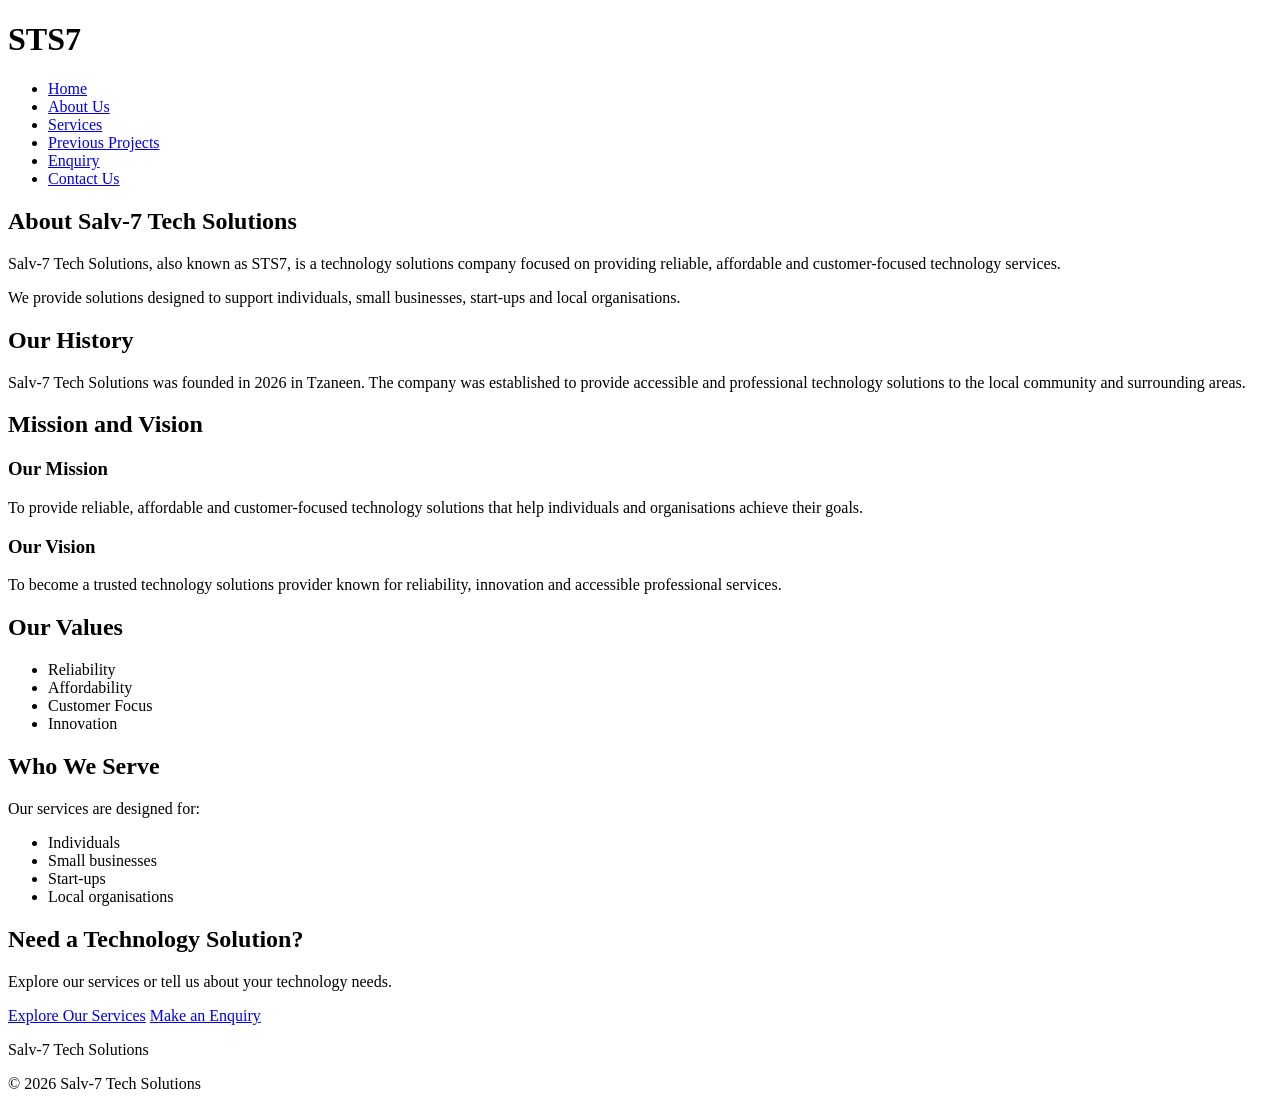
==== about.html @ 973be886 "uploaded aboutus file" ====
<!DOCTYPE html>
<html>

<head>
    <title>About Us | Salv-7 Tech Solutions</title>
</head>

<body>

    <header>
        <!-- Header contains the STS7 logo/name and navigation links. -->

        <div>
            <h1>STS7</h1>
        </div>

        <nav>
            <!-- Navigation links allow visitors to move between website pages. -->

            <ul>
                <li>
                    <a href="index.html">Home</a>
                </li>

                <li>
                    <a href="about.html">About Us</a>
                </li>

                <li>
                    <a href="services.html">Services</a>
                </li>

                <li>
                    <a href="projects.html">Previous Projects</a>
                </li>

                <li>
                    <a href="enquiry.html">Enquiry</a>
                </li>

                <li>
                    <a href="contact.html">Contact Us</a>
                </li>
            </ul>
        </nav>

    </header>


    <main>

        <section id="company-introduction">
            <h2>About Salv-7 Tech Solutions</h2>

            <p>
                Salv-7 Tech Solutions, also known as STS7, is a technology
                solutions company focused on providing reliable, affordable
                and customer-focused technology services.
            </p>

            <p>
                We provide solutions designed to support individuals,
                small businesses, start-ups and local organisations.
            </p>
        </section>


        <section id="company-history">
            <h2>Our History</h2>

            <p>
                Salv-7 Tech Solutions was founded in 2026 in Tzaneen.
                The company was established to provide accessible and
                professional technology solutions to the local community
                and surrounding areas.
            </p>
        </section>


        <section id="mission-vision">
            <h2>Mission and Vision</h2>

            <div>
                <h3>Our Mission</h3>

                <p>
                    To provide reliable, affordable and customer-focused
                    technology solutions that help individuals and
                    organisations achieve their goals.
                </p>
            </div>

            <div>
                <h3>Our Vision</h3>

                <p>
                    To become a trusted technology solutions provider
                    known for reliability, innovation and accessible
                    professional services.
                </p>
            </div>
        </section>


        <section id="values">
            <h2>Our Values</h2>

            <ul>
                <li>Reliability</li>
                <li>Affordability</li>
                <li>Customer Focus</li>
                <li>Innovation</li>
            </ul>
        </section>


        <section id="target-clients">
            <h2>Who We Serve</h2>

            <p>
                Our services are designed for:
            </p>

            <ul>
                <li>Individuals</li>
                <li>Small businesses</li>
                <li>Start-ups</li>
                <li>Local organisations</li>
            </ul>
        </section>


        <section id="about-cta">
            <h2>Need a Technology Solution?</h2>

            <p>
                Explore our services or tell us about your technology needs.
            </p>

            <a href="services.html">Explore Our Services</a>

            <a href="enquiry.html">Make an Enquiry</a>
        </section>

    </main>


    <footer>
        <p>Salv-7 Tech Solutions</p>

        <p>&copy; 2026 Salv-7 Tech Solutions</p>
    </footer>

</body>

</html>
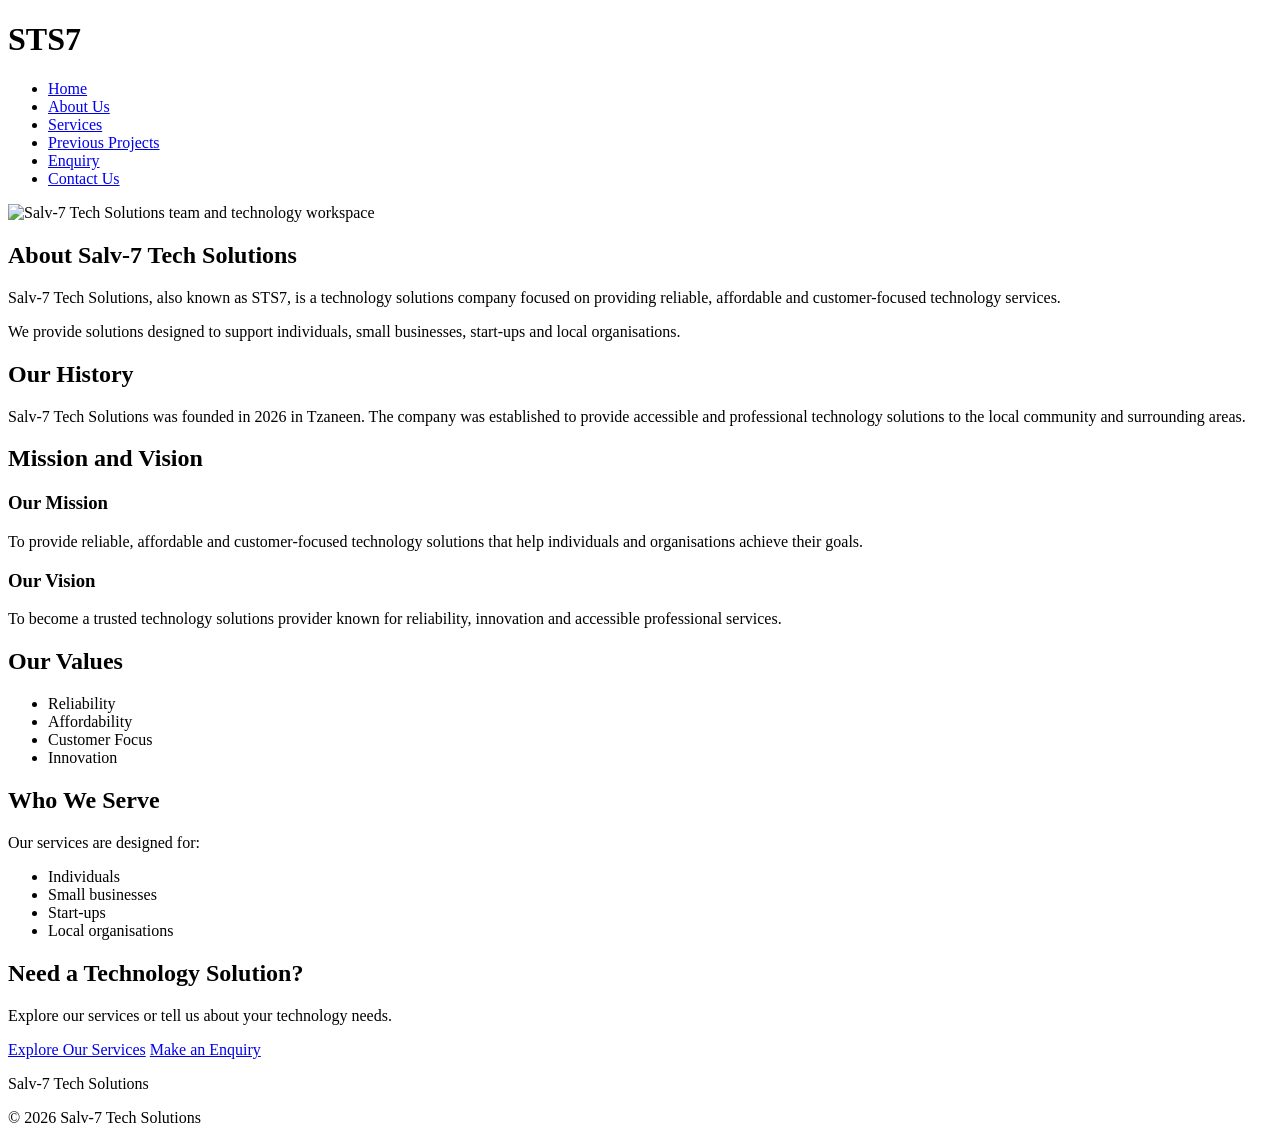
==== commit 4ccf7cae: "updated the htlm code for the images" ====
--- a/about.html
+++ b/about.html
@@ -1,156 +1,157 @@
-<!DOCTYPE html>
-<html>
-
-<head>
-    <title>About Us | Salv-7 Tech Solutions</title>
-</head>
-
-<body>
-
-    <header>
-        <!-- Header contains the STS7 logo/name and navigation links. -->
-
-        <div>
-            <h1>STS7</h1>
-        </div>
-
-        <nav>
-            <!-- Navigation links allow visitors to move between website pages. -->
-
-            <ul>
-                <li>
-                    <a href="index.html">Home</a>
-                </li>
-
-                <li>
-                    <a href="about.html">About Us</a>
-                </li>
-
-                <li>
-                    <a href="services.html">Services</a>
-                </li>
-
-                <li>
-                    <a href="projects.html">Previous Projects</a>
-                </li>
-
-                <li>
-                    <a href="enquiry.html">Enquiry</a>
-                </li>
-
-                <li>
-                    <a href="contact.html">Contact Us</a>
-                </li>
-            </ul>
-        </nav>
-
-    </header>
-
-
-    <main>
-
-        <section id="company-introduction">
-            <h2>About Salv-7 Tech Solutions</h2>
-
-            <p>
-                Salv-7 Tech Solutions, also known as STS7, is a technology
-                solutions company focused on providing reliable, affordable
-                and customer-focused technology services.
-            </p>
-
-            <p>
-                We provide solutions designed to support individuals,
-                small businesses, start-ups and local organisations.
-            </p>
-        </section>
-
-
-        <section id="company-history">
-            <h2>Our History</h2>
-
-            <p>
-                Salv-7 Tech Solutions was founded in 2026 in Tzaneen.
-                The company was established to provide accessible and
-                professional technology solutions to the local community
-                and surrounding areas.
-            </p>
-        </section>
-
-
-        <section id="mission-vision">
-            <h2>Mission and Vision</h2>
-
-            <div>
-                <h3>Our Mission</h3>
-
-                <p>
-                    To provide reliable, affordable and customer-focused
-                    technology solutions that help individuals and
-                    organisations achieve their goals.
-                </p>
-            </div>
-
-            <div>
-                <h3>Our Vision</h3>
-
-                <p>
-                    To become a trusted technology solutions provider
-                    known for reliability, innovation and accessible
-                    professional services.
-                </p>
-            </div>
-        </section>
-
-
-        <section id="values">
-            <h2>Our Values</h2>
-
-            <ul>
-                <li>Reliability</li>
-                <li>Affordability</li>
-                <li>Customer Focus</li>
-                <li>Innovation</li>
-            </ul>
-        </section>
-
-
-        <section id="target-clients">
-            <h2>Who We Serve</h2>
-
-            <p>
-                Our services are designed for:
-            </p>
-
-            <ul>
-                <li>Individuals</li>
-                <li>Small businesses</li>
-                <li>Start-ups</li>
-                <li>Local organisations</li>
-            </ul>
-        </section>
-
-
-        <section id="about-cta">
-            <h2>Need a Technology Solution?</h2>
-
-            <p>
-                Explore our services or tell us about your technology needs.
-            </p>
-
-            <a href="services.html">Explore Our Services</a>
-
-            <a href="enquiry.html">Make an Enquiry</a>
-        </section>
-
-    </main>
-
-
-    <footer>
-        <p>Salv-7 Tech Solutions</p>
-
-        <p>&copy; 2026 Salv-7 Tech Solutions</p>
-    </footer>
-
-</body>
-
+<!DOCTYPE html>
+<html>
+
+<head>
+    <title>About Us | Salv-7 Tech Solutions</title>
+</head>
+
+<body>
+
+    <header>
+        <!-- Header contains the STS7 logo/name and navigation links. -->
+
+        <div>
+            <h1>STS7</h1>
+        </div>
+
+        <nav>
+            <!-- Navigation links allow visitors to move between website pages. -->
+
+            <ul>
+                <li>
+                    <a href="index.html">Home</a>
+                </li>
+
+                <li>
+                    <a href="about.html">About Us</a>
+                </li>
+
+                <li>
+                    <a href="services.html">Services</a>
+                </li>
+
+                <li>
+                    <a href="projects.html">Previous Projects</a>
+                </li>
+
+                <li>
+                    <a href="enquiry.html">Enquiry</a>
+                </li>
+
+                <li>
+                    <a href="contact.html">Contact Us</a>
+                </li>
+            </ul>
+        </nav>
+
+    </header>
+
+
+    <main>
+
+        <section id="company-introduction">
+            <img src="images/about-team.jpg" alt="Salv-7 Tech Solutions team and technology workspace">
+            <h2>About Salv-7 Tech Solutions</h2>
+
+            <p>
+                Salv-7 Tech Solutions, also known as STS7, is a technology
+                solutions company focused on providing reliable, affordable
+                and customer-focused technology services.
+            </p>
+
+            <p>
+                We provide solutions designed to support individuals,
+                small businesses, start-ups and local organisations.
+            </p>
+        </section>
+
+
+        <section id="company-history">
+            <h2>Our History</h2>
+
+            <p>
+                Salv-7 Tech Solutions was founded in 2026 in Tzaneen.
+                The company was established to provide accessible and
+                professional technology solutions to the local community
+                and surrounding areas.
+            </p>
+        </section>
+
+
+        <section id="mission-vision">
+            <h2>Mission and Vision</h2>
+
+            <div>
+                <h3>Our Mission</h3>
+
+                <p>
+                    To provide reliable, affordable and customer-focused
+                    technology solutions that help individuals and
+                    organisations achieve their goals.
+                </p>
+            </div>
+
+            <div>
+                <h3>Our Vision</h3>
+
+                <p>
+                    To become a trusted technology solutions provider
+                    known for reliability, innovation and accessible
+                    professional services.
+                </p>
+            </div>
+        </section>
+
+
+        <section id="values">
+            <h2>Our Values</h2>
+
+            <ul>
+                <li>Reliability</li>
+                <li>Affordability</li>
+                <li>Customer Focus</li>
+                <li>Innovation</li>
+            </ul>
+        </section>
+
+
+        <section id="target-clients">
+            <h2>Who We Serve</h2>
+
+            <p>
+                Our services are designed for:
+            </p>
+
+            <ul>
+                <li>Individuals</li>
+                <li>Small businesses</li>
+                <li>Start-ups</li>
+                <li>Local organisations</li>
+            </ul>
+        </section>
+
+
+        <section id="about-cta">
+            <h2>Need a Technology Solution?</h2>
+
+            <p>
+                Explore our services or tell us about your technology needs.
+            </p>
+
+            <a href="services.html">Explore Our Services</a>
+
+            <a href="enquiry.html">Make an Enquiry</a>
+        </section>
+
+    </main>
+
+
+    <footer>
+        <p>Salv-7 Tech Solutions</p>
+
+        <p>&copy; 2026 Salv-7 Tech Solutions</p>
+    </footer>
+
+</body>
+
 </html>
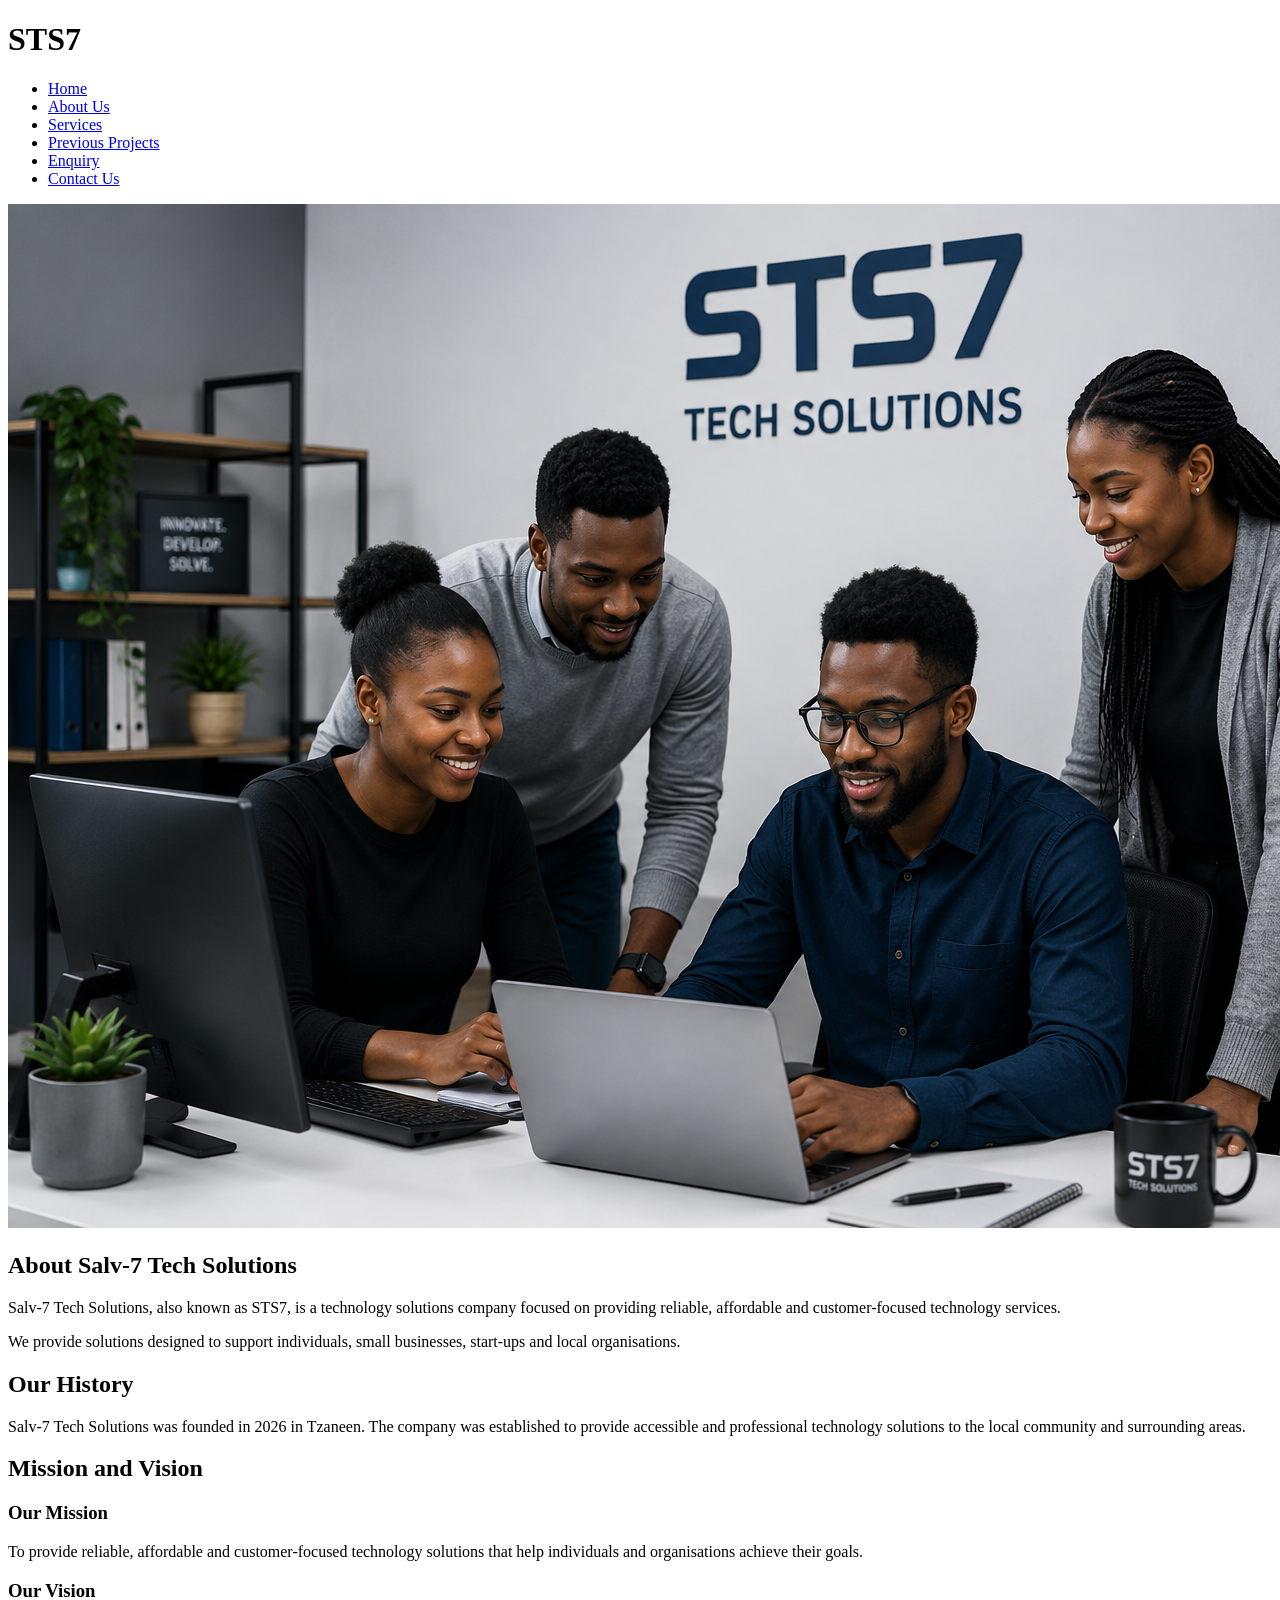
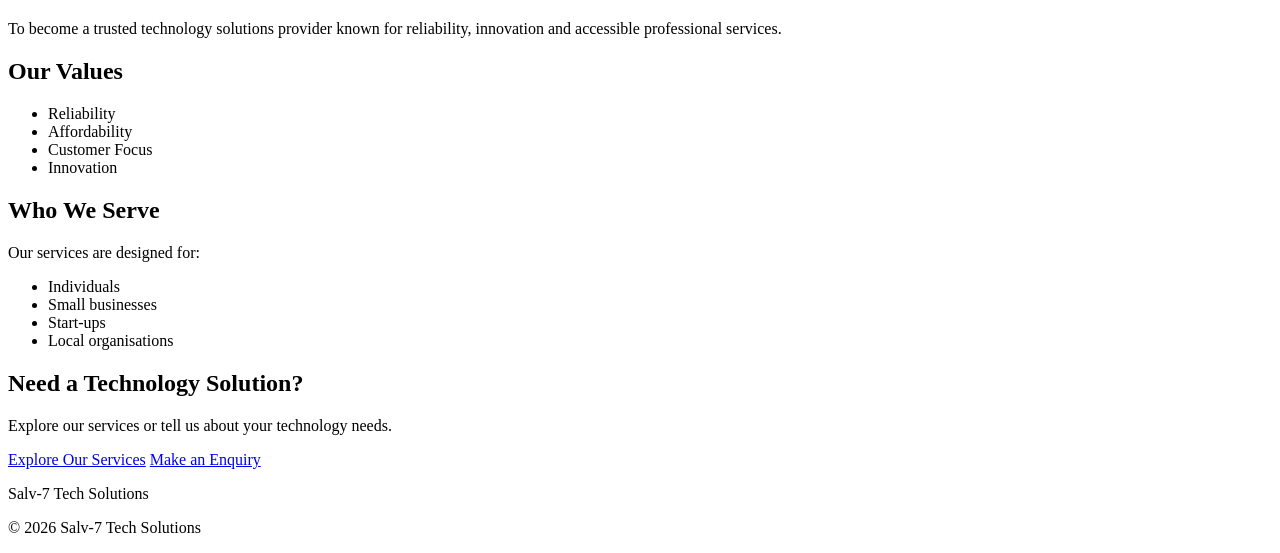
==== commit 474a11a5: "linked html with css files" ====
--- a/about.html
+++ b/about.html
@@ -2,7 +2,11 @@
 <html>
 
 <head>
-    <title>About Us | Salv-7 Tech Solutions</title>
+    <!-- Head contains meta information and the page title -->
+    <title>Salv-7 Tech Solutions</title>
+
+    <!-- External CSS stylesheet -->
+    <link rel="stylesheet" href="css/style.css">
 </head>
 
 <body>
--- a/css/style.css
+++ b/css/style.css
@@ -0,0 +1 @@
+*
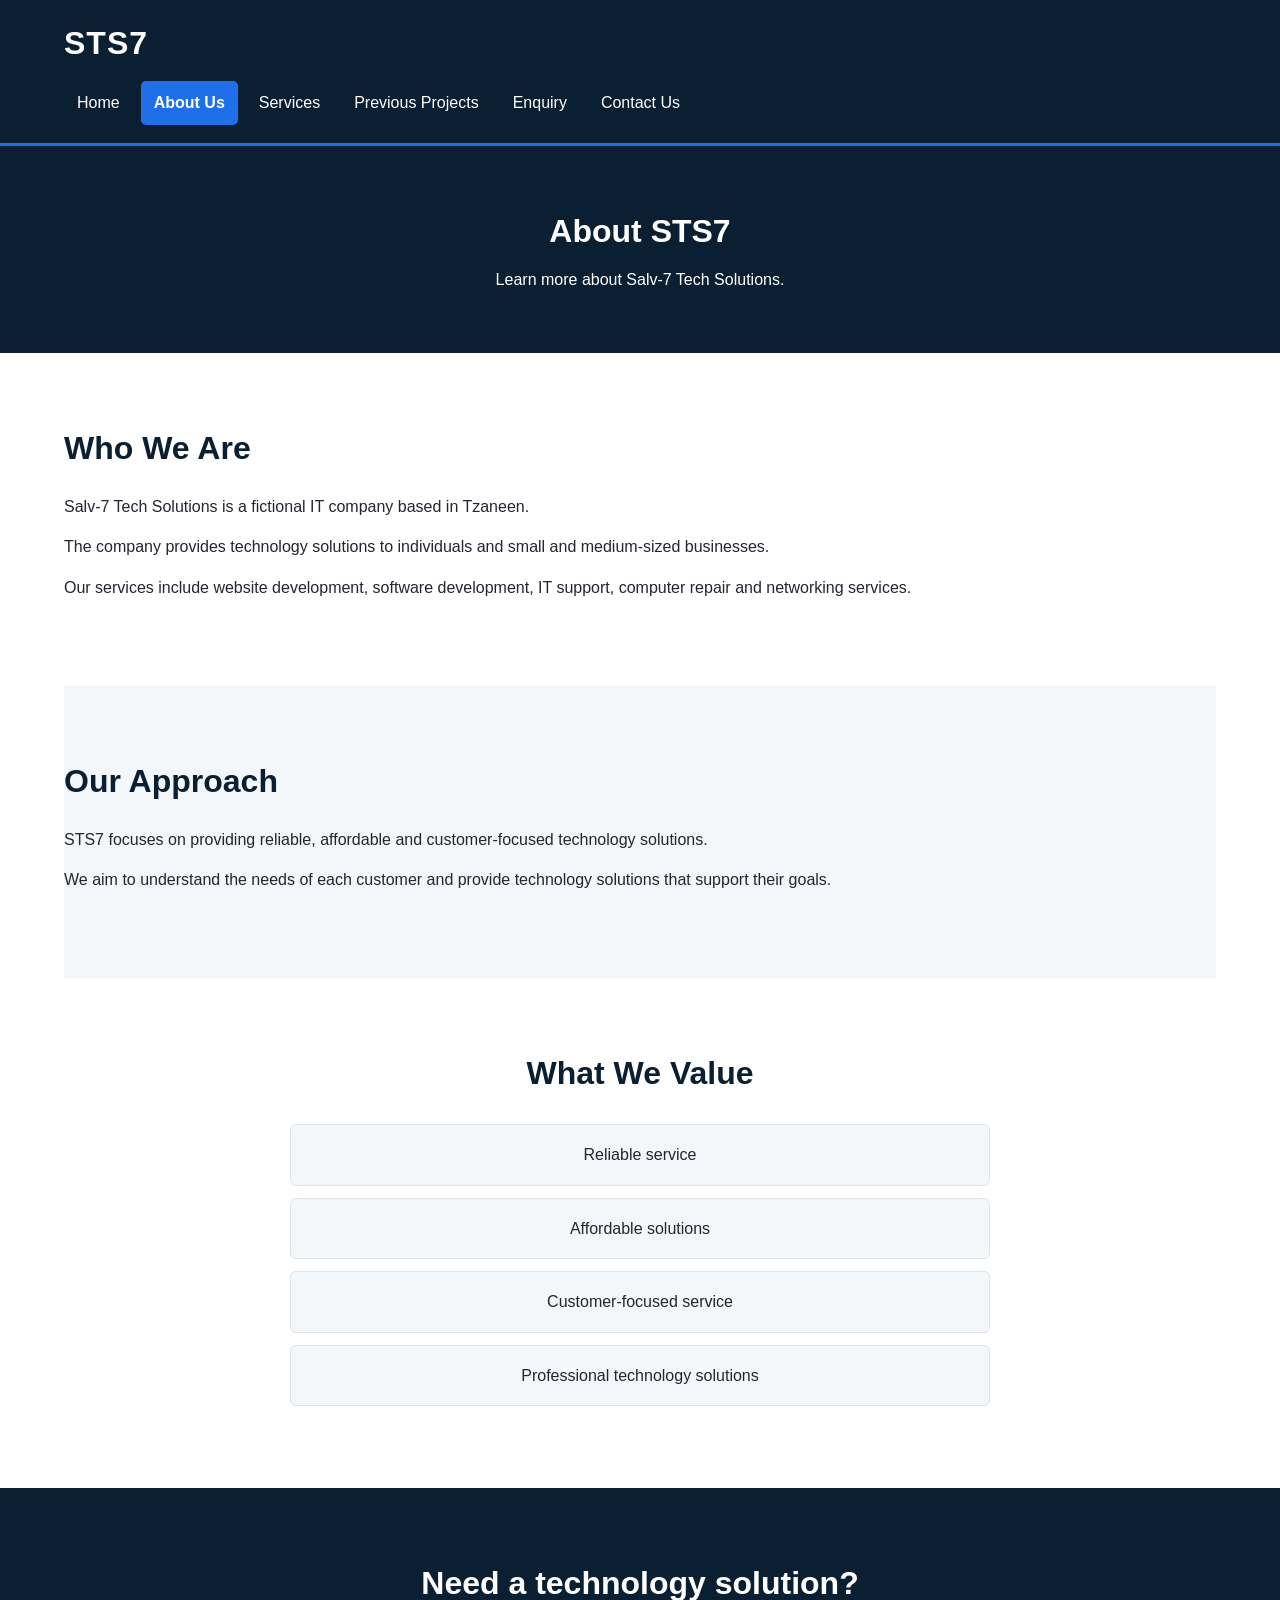
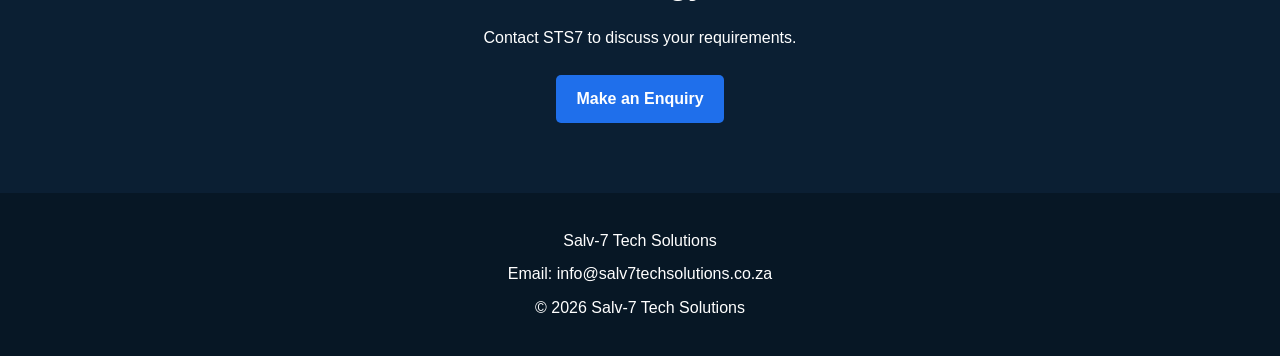
==== commit ec49cd2e: "Update about.html" ====
--- a/about.html
+++ b/about.html
@@ -1,161 +1,233 @@
 <!DOCTYPE html>
-<html>
+
+<!-- DOCTYPE refers to the document type declaration -->
+
+<html lang="en">
+
+<!-- Start of the HTML document -->
 
 <head>
-    <!-- Head contains meta information and the page title -->
-    <title>Salv-7 Tech Solutions</title>
+
+    <!-- Head contains information about the webpage -->
+
+    <meta charset="UTF-8">
+
+    <meta name="viewport"
+          content="width=device-width, initial-scale=1.0">
+
+    <title>Salv-7 Tech Solutions | About Us</title>
 
     <!-- External CSS stylesheet -->
+
     <link rel="stylesheet" href="css/style.css">
+
 </head>
 
+
 <body>
 
+    <!-- Start of the body section -->
+
+
+    <!-- HEADER -->
+
     <header>
-        <!-- Header contains the STS7 logo/name and navigation links. -->
-
-        <div>
+
+        <!-- Header represents the top section of the website -->
+
+        <div class="header-container">
+
+            <!-- This div contains the STS7 name -->
+
             <h1>STS7</h1>
+
         </div>
 
+
+        <!-- NAVIGATION -->
+
         <nav>
-            <!-- Navigation links allow visitors to move between website pages. -->
+
+            <!-- Nav contains the navigation links -->
 
             <ul>
-                <li>
-                    <a href="index.html">Home</a>
-                </li>
-
-                <li>
-                    <a href="about.html">About Us</a>
-                </li>
-
-                <li>
-                    <a href="services.html">Services</a>
-                </li>
-
-                <li>
-                    <a href="projects.html">Previous Projects</a>
-                </li>
-
-                <li>
-                    <a href="enquiry.html">Enquiry</a>
-                </li>
-
-                <li>
-                    <a href="contact.html">Contact Us</a>
-                </li>
+
+                <li>
+                    <a href="index.html">
+                        Home
+                    </a>
+                </li>
+
+                <li>
+                    <a href="about.html" class="active">
+                        About Us
+                    </a>
+                </li>
+
+                <li>
+                    <a href="services.html">
+                        Services
+                    </a>
+                </li>
+
+                <li>
+                    <a href="projects.html">
+                        Previous Projects
+                    </a>
+                </li>
+
+                <li>
+                    <a href="enquiry.html">
+                        Enquiry
+                    </a>
+                </li>
+
+                <li>
+                    <a href="contact.html">
+                        Contact Us
+                    </a>
+                </li>
+
             </ul>
+
         </nav>
 
     </header>
 
 
+    <!-- MAIN CONTENT -->
+
     <main>
 
-        <section id="company-introduction">
-            <img src="images/about-team.jpg" alt="Salv-7 Tech Solutions team and technology workspace">
-            <h2>About Salv-7 Tech Solutions</h2>
-
-            <p>
-                Salv-7 Tech Solutions, also known as STS7, is a technology
-                solutions company focused on providing reliable, affordable
-                and customer-focused technology services.
-            </p>
-
-            <p>
-                We provide solutions designed to support individuals,
-                small businesses, start-ups and local organisations.
-            </p>
-        </section>
-
-
-        <section id="company-history">
-            <h2>Our History</h2>
-
-            <p>
-                Salv-7 Tech Solutions was founded in 2026 in Tzaneen.
-                The company was established to provide accessible and
-                professional technology solutions to the local community
-                and surrounding areas.
-            </p>
-        </section>
-
-
-        <section id="mission-vision">
-            <h2>Mission and Vision</h2>
-
-            <div>
-                <h3>Our Mission</h3>
-
-                <p>
-                    To provide reliable, affordable and customer-focused
-                    technology solutions that help individuals and
-                    organisations achieve their goals.
-                </p>
-            </div>
-
-            <div>
-                <h3>Our Vision</h3>
-
-                <p>
-                    To become a trusted technology solutions provider
-                    known for reliability, innovation and accessible
-                    professional services.
-                </p>
-            </div>
-        </section>
-
-
-        <section id="values">
-            <h2>Our Values</h2>
+
+        <!-- PAGE TITLE -->
+
+        <section class="page-title">
+
+            <h2>About STS7</h2>
+
+            <p>
+                Learn more about Salv-7 Tech Solutions.
+            </p>
+
+        </section>
+
+
+        <!-- ABOUT SECTION -->
+
+        <section class="page-section">
+
+            <h2>Who We Are</h2>
+
+            <p>
+                Salv-7 Tech Solutions is a fictional IT company
+                based in Tzaneen.
+            </p>
+
+            <p>
+                The company provides technology solutions to
+                individuals and small and medium-sized
+                businesses.
+            </p>
+
+            <p>
+                Our services include website development,
+                software development, IT support, computer
+                repair and networking services.
+            </p>
+
+        </section>
+
+
+        <!-- OUR APPROACH -->
+
+        <section class="page-section light-section">
+
+            <h2>Our Approach</h2>
+
+            <p>
+                STS7 focuses on providing reliable, affordable
+                and customer-focused technology solutions.
+            </p>
+
+            <p>
+                We aim to understand the needs of each customer
+                and provide technology solutions that support
+                their goals.
+            </p>
+
+        </section>
+
+
+        <!-- VALUES -->
+
+        <section class="page-section why-us">
+
+            <h2>What We Value</h2>
 
             <ul>
-                <li>Reliability</li>
-                <li>Affordability</li>
-                <li>Customer Focus</li>
-                <li>Innovation</li>
+
+                <li>
+                    Reliable service
+                </li>
+
+                <li>
+                    Affordable solutions
+                </li>
+
+                <li>
+                    Customer-focused service
+                </li>
+
+                <li>
+                    Professional technology solutions
+                </li>
+
             </ul>
-        </section>
-
-
-        <section id="target-clients">
-            <h2>Who We Serve</h2>
-
-            <p>
-                Our services are designed for:
-            </p>
-
-            <ul>
-                <li>Individuals</li>
-                <li>Small businesses</li>
-                <li>Start-ups</li>
-                <li>Local organisations</li>
-            </ul>
-        </section>
-
-
-        <section id="about-cta">
-            <h2>Need a Technology Solution?</h2>
-
-            <p>
-                Explore our services or tell us about your technology needs.
-            </p>
-
-            <a href="services.html">Explore Our Services</a>
-
-            <a href="enquiry.html">Make an Enquiry</a>
+
+        </section>
+
+
+        <!-- CALL TO ACTION -->
+
+        <section class="call-to-action">
+
+            <h2>
+                Need a technology solution?
+            </h2>
+
+            <p>
+                Contact STS7 to discuss your requirements.
+            </p>
+
+            <a href="enquiry.html" class="button">
+                Make an Enquiry
+            </a>
+
         </section>
 
     </main>
 
 
+    <!-- FOOTER -->
+
     <footer>
-        <p>Salv-7 Tech Solutions</p>
-
-        <p>&copy; 2026 Salv-7 Tech Solutions</p>
+
+        <p>
+            Salv-7 Tech Solutions
+        </p>
+
+        <p>
+            Email: info@salv7techsolutions.co.za
+        </p>
+
+        <p>
+            &copy; 2026 Salv-7 Tech Solutions
+        </p>
+
     </footer>
 
+
 </body>
 
 </html>
--- a/css/style.css
+++ b/css/style.css
@@ -1 +1,680 @@
-*
+/* STS7 TECH SOLUTIONS
+   Part 2 - CSS Styling
+*/
+
+
+/* CSS RESET */
+
+* {
+    box-sizing: border-box;
+    margin: 0;
+    padding: 0;
+}
+
+
+/* BASE PAGE STYLES */
+
+html {
+    scroll-behavior: smooth;
+}
+
+body {
+    font-family: Arial, Helvetica, sans-serif;
+    color: #232530;
+    background-color: #ffffff;
+    line-height: 1.6;
+}
+
+
+/* RESPONSIVE IMAGES */
+
+img {
+    max-width: 100%;
+    height: auto;
+    display: block;
+}
+
+
+/* LINKS */
+
+a {
+    color: #003366;
+    text-decoration: none;
+}
+
+a:hover,
+a:focus {
+    text-decoration: none;
+}
+
+
+/* HEADER */
+
+header {
+    background-color: #0b1f33;
+    color: #ffffff;
+    padding: 18px 0;
+    border-bottom: 3px solid #1f6feb;
+}
+
+
+/* HEADER CONTAINER */
+
+.header-container {
+    width: 90%;
+    max-width: 1200px;
+    margin: 0 auto;
+}
+
+
+/* WEBSITE TITLE */
+
+header h1 {
+    font-size: 2rem;
+    letter-spacing: 1px;
+    margin-bottom: 12px;
+}
+
+
+/* NAVIGATION */
+
+nav {
+    width: 90%;
+    max-width: 1200px;
+    margin: 0 auto;
+}
+
+nav ul {
+    list-style: none;
+    display: flex;
+    flex-wrap: wrap;
+    gap: 8px;
+}
+
+nav li {
+    margin: 0;
+}
+
+nav a {
+    display: block;
+    color: #ffffff;
+    padding: 9px 13px;
+    border-radius: 5px;
+    transition: background-color 0.3s ease,
+                color 0.3s ease,
+                transform 0.2s ease;
+}
+
+
+/* NAVIGATION HOVER EFFECT */
+
+nav a:hover,
+nav a:focus {
+    background-color: #1f6feb;
+    color: #ffffff;
+    transform: translateY(-1px);
+}
+
+
+/* CURRENT PAGE */
+
+nav a.active {
+    background-color: #1f6feb;
+    color: #ffffff;
+    font-weight: bold;
+}
+
+
+/* MAIN CONTENT */
+
+main {
+    background-color: #ffffff;
+}
+
+
+/* PAGE SECTIONS */
+
+.page-section {
+    width: 90%;
+    max-width: 1200px;
+    margin: 0 auto;
+    padding: 70px 0;
+}
+
+
+/* HEADINGS */
+
+h2 {
+    color: #0b1f33;
+    font-size: 2rem;
+    margin-bottom: 20px;
+}
+
+h3 {
+    color: #0b1f33;
+    margin-bottom: 10px;
+}
+
+p {
+    margin-bottom: 15px;
+}
+
+
+/* HERO SECTION */
+
+.hero {
+    position: relative;
+    width: 100%;
+    min-height: 520px;
+
+    display: flex;
+    align-items: center;
+    justify-content: center;
+
+    overflow: hidden;
+
+    background-color: #0b1f33;
+}
+
+
+/* HERO IMAGE */
+
+.hero-image {
+    position: absolute;
+    inset: 0;
+
+    width: 100%;
+    height: 100%;
+
+    object-fit: cover;
+    object-position: 42% center;
+}
+
+
+/* HERO IMAGE OVERLAY */
+
+.hero::after {
+    content: "";
+    position: absolute;
+    inset: 0;
+
+    background-color: rgba(5, 22, 38, 0.58);
+}
+
+
+/* HERO TEXT */
+
+.hero-content {
+    position: relative;
+    z-index: 2;
+
+    width: 90%;
+    max-width: 850px;
+
+    padding: 45px 50px;
+
+    text-align: center;
+    color: #ffffff;
+
+    background-color: rgba(11, 31, 51, 0.84);
+
+    border-radius: 8px;
+    border-left: 4px solid #1f6feb;
+}
+
+.hero-content h2 {
+    color: #ffffff;
+    font-size: 2.5rem;
+    line-height: 1.25;
+    margin-bottom: 20px;
+}
+
+.hero-content p {
+    font-size: 1.05rem;
+    max-width: 750px;
+    margin: 0 auto 25px;
+}
+
+
+/* BUTTONS */
+
+.button {
+    display: inline-block;
+
+    background-color: #1f6feb;
+    color: #ffffff;
+
+    padding: 11px 20px;
+
+    border-radius: 5px;
+
+    font-weight: bold;
+
+    transition: background-color 0.3s ease,
+                transform 0.2s ease,
+                box-shadow 0.3s ease;
+}
+
+.button:hover,
+.button:focus {
+    background-color: #1558b0;
+    color: #ffffff;
+
+    transform: translateY(-2px);
+
+    box-shadow: 0 4px 12px rgba(0, 0, 0, 0.18);
+}
+
+
+/* INTRODUCTION */
+
+.introduction {
+    text-align: center;
+    max-width: 1000px;
+}
+
+.introduction p {
+    max-width: 850px;
+    margin-left: auto;
+    margin-right: auto;
+}
+
+
+/* SECTION IMAGES */
+
+.section-image {
+    width: 100%;
+    max-height: 450px;
+
+    object-fit: cover;
+
+    border-radius: 8px;
+
+    margin-bottom: 35px;
+}
+
+
+/* LIGHT BACKGROUND SECTION */
+
+.light-section {
+    background-color: #f4f7fa;
+}
+
+
+/* SERVICE CARDS */
+
+.card-container {
+    display: grid;
+    grid-template-columns: repeat(3, 1fr);
+    gap: 20px;
+
+    margin-top: 30px;
+}
+
+.card {
+    background-color: #ffffff;
+
+    border: 1px solid #dce3ea;
+    border-left: 4px solid #1f6feb;
+
+    padding: 25px;
+
+    border-radius: 7px;
+
+    transition: transform 0.25s ease,
+                box-shadow 0.25s ease;
+}
+
+.card:hover {
+    transform: translateY(-4px);
+
+    box-shadow: 0 5px 15px rgba(11, 31, 51, 0.10);
+}
+
+
+/* WHY CHOOSE US */
+
+.why-us {
+    text-align: center;
+}
+
+.why-us ul {
+    list-style: none;
+
+    max-width: 700px;
+
+    margin: 25px auto 0;
+}
+
+.why-us li {
+    background-color: #f4f7fa;
+
+    border: 1px solid #dce3ea;
+
+    padding: 17px 20px;
+
+    margin-bottom: 12px;
+
+    border-radius: 6px;
+
+    transition: background-color 0.3s ease,
+                transform 0.2s ease;
+}
+
+.why-us li:hover {
+    background-color: #eaf2ff;
+
+    transform: translateX(4px);
+}
+
+
+/* PROJECT CARDS */
+
+.project-card {
+    background-color: #f4f7fa;
+
+    border: 1px solid #dce3ea;
+
+    padding: 25px;
+
+    margin-bottom: 18px;
+
+    border-radius: 7px;
+
+    transition: transform 0.25s ease,
+                box-shadow 0.25s ease;
+}
+
+.project-card:hover {
+    transform: translateY(-3px);
+
+    box-shadow: 0 5px 15px rgba(11, 31, 51, 0.10);
+}
+
+
+/* PAGE TITLE */
+
+.page-title {
+    background-color: #0b1f33;
+
+    color: #ffffff;
+
+    text-align: center;
+
+    padding: 60px 20px;
+}
+
+.page-title h2 {
+    color: #ffffff;
+    margin-bottom: 10px;
+}
+
+.page-title p {
+    margin-bottom: 0;
+}
+
+
+/* SERVICES PAGE */
+
+.service-list {
+    display: grid;
+
+    grid-template-columns: repeat(2, 1fr);
+
+    gap: 20px;
+}
+
+.service-item {
+    background-color: #f4f7fa;
+
+    border: 1px solid #dce3ea;
+    border-left: 4px solid #1f6feb;
+
+    padding: 25px;
+
+    border-radius: 7px;
+
+    transition: transform 0.25s ease,
+                box-shadow 0.25s ease;
+}
+
+.service-item:hover {
+    transform: translateY(-3px);
+
+    box-shadow: 0 5px 15px rgba(11, 31, 51, 0.10);
+}
+
+
+/* FORMS */
+
+.form-container {
+    max-width: 800px;
+
+    margin: 0 auto;
+
+    background-color: #f4f7fa;
+
+    padding: 35px;
+
+    border-radius: 8px;
+
+    border: 1px solid #dce3ea;
+}
+
+.form-group {
+    margin-bottom: 20px;
+}
+
+.form-group label {
+    display: block;
+
+    color: #0b1f33;
+
+    font-weight: bold;
+
+    margin-bottom: 7px;
+}
+
+.form-group input,
+.form-group textarea,
+.form-group select {
+    width: 100%;
+
+    padding: 12px;
+
+    font-family: Arial, Helvetica, sans-serif;
+
+    font-size: 1rem;
+
+    border: 1px solid #cbd5df;
+
+    border-radius: 5px;
+
+    background-color: #ffffff;
+}
+
+.form-group textarea {
+    min-height: 150px;
+
+    resize: vertical;
+}
+
+.form-group input:focus,
+.form-group textarea:focus,
+.form-group select:focus {
+    outline: none;
+
+    border-color: #1f6feb;
+
+    box-shadow: 0 0 0 2px rgba(31, 111, 235, 0.15);
+}
+
+.form-button {
+    border: none;
+
+    cursor: pointer;
+
+    font-family: Arial, Helvetica, sans-serif;
+
+    font-size: 1rem;
+}
+
+
+/* CONTACT INFORMATION */
+
+.contact-grid {
+    display: grid;
+
+    grid-template-columns: repeat(2, 1fr);
+
+    gap: 25px;
+}
+
+.contact-box {
+    background-color: #f4f7fa;
+
+    border: 1px solid #dce3ea;
+
+    padding: 30px;
+
+    border-radius: 7px;
+}
+
+.contact-box h3 {
+    margin-bottom: 12px;
+}
+
+
+/* CALL TO ACTION */
+
+.call-to-action {
+    background-color: #0b1f33;
+
+    color: #ffffff;
+
+    text-align: center;
+
+    padding: 70px 20px;
+}
+
+.call-to-action h2 {
+    color: #ffffff;
+
+    margin-bottom: 15px;
+}
+
+.call-to-action p {
+    margin-bottom: 25px;
+}
+
+
+/* FOOTER */
+
+footer {
+    background-color: #071725;
+
+    color: #ffffff;
+
+    text-align: center;
+
+    padding: 35px 20px;
+}
+
+footer p {
+    margin-bottom: 8px;
+}
+
+footer p:last-child {
+    margin-bottom: 0;
+}
+
+
+/* RESPONSIVE DESIGN */
+
+@media (max-width: 800px) {
+
+    .card-container {
+        grid-template-columns: 1fr;
+    }
+
+    .service-list {
+        grid-template-columns: 1fr;
+    }
+
+    .contact-grid {
+        grid-template-columns: 1fr;
+    }
+
+    .hero {
+        min-height: 500px;
+    }
+
+    .hero-content {
+        padding: 35px 25px;
+    }
+
+    .hero-content h2 {
+        font-size: 2rem;
+    }
+}
+
+
+/* MOBILE SCREEN */
+
+@media (max-width: 500px) {
+
+    header {
+        padding: 15px 0;
+    }
+
+    .header-container {
+        text-align: center;
+    }
+
+    header h1 {
+        font-size: 1.7rem;
+    }
+
+    nav ul {
+        flex-direction: column;
+        align-items: stretch;
+    }
+
+    nav a {
+        text-align: center;
+    }
+
+    .hero {
+        min-height: 540px;
+    }
+
+    .hero-image {
+        object-position: 35% center;
+    }
+
+    .hero-content {
+        width: 88%;
+        padding: 30px 20px;
+    }
+
+    .hero-content h2 {
+        font-size: 1.7rem;
+    }
+
+    .hero-content p {
+        font-size: 0.95rem;
+    }
+
+    .page-section {
+        width: 88%;
+        padding: 45px 0;
+    }
+
+    h2 {
+        font-size: 1.7rem;
+    }
+
+    .form-container {
+        padding: 25px 20px;
+    }
+}
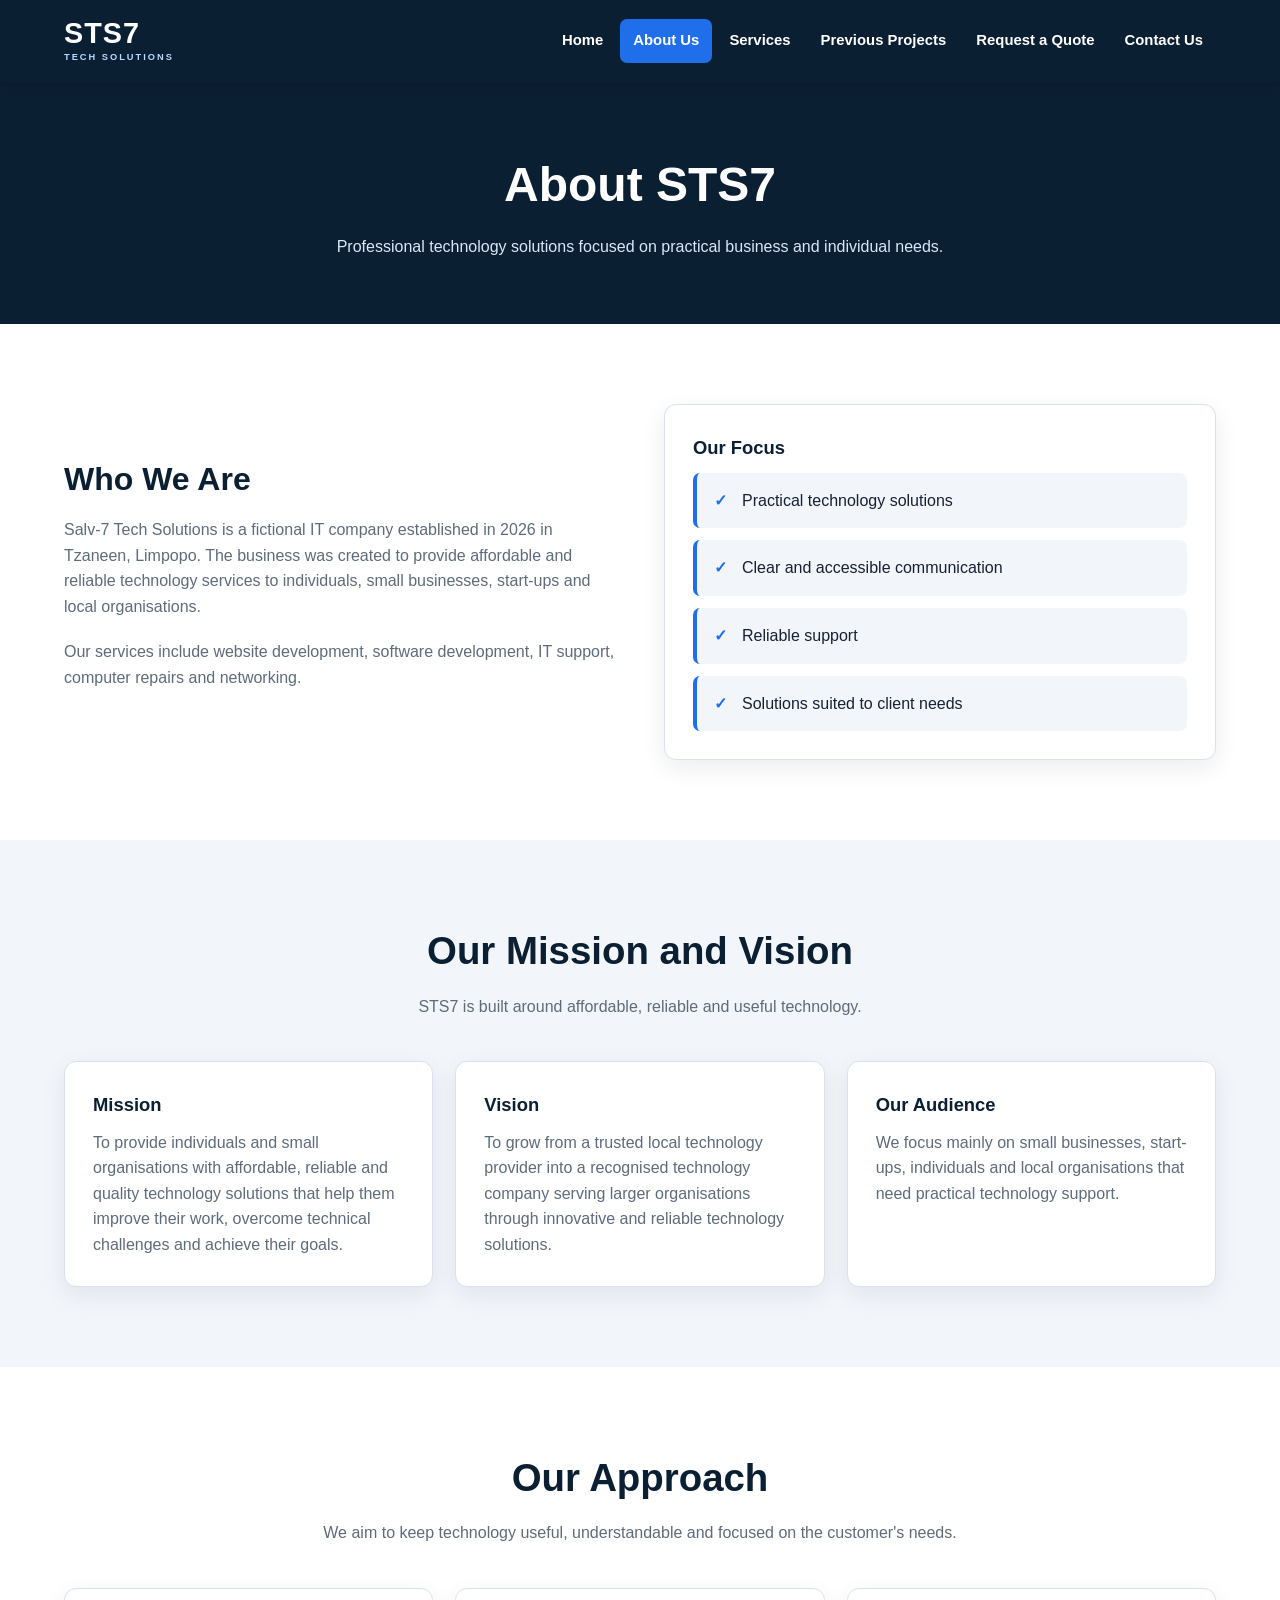
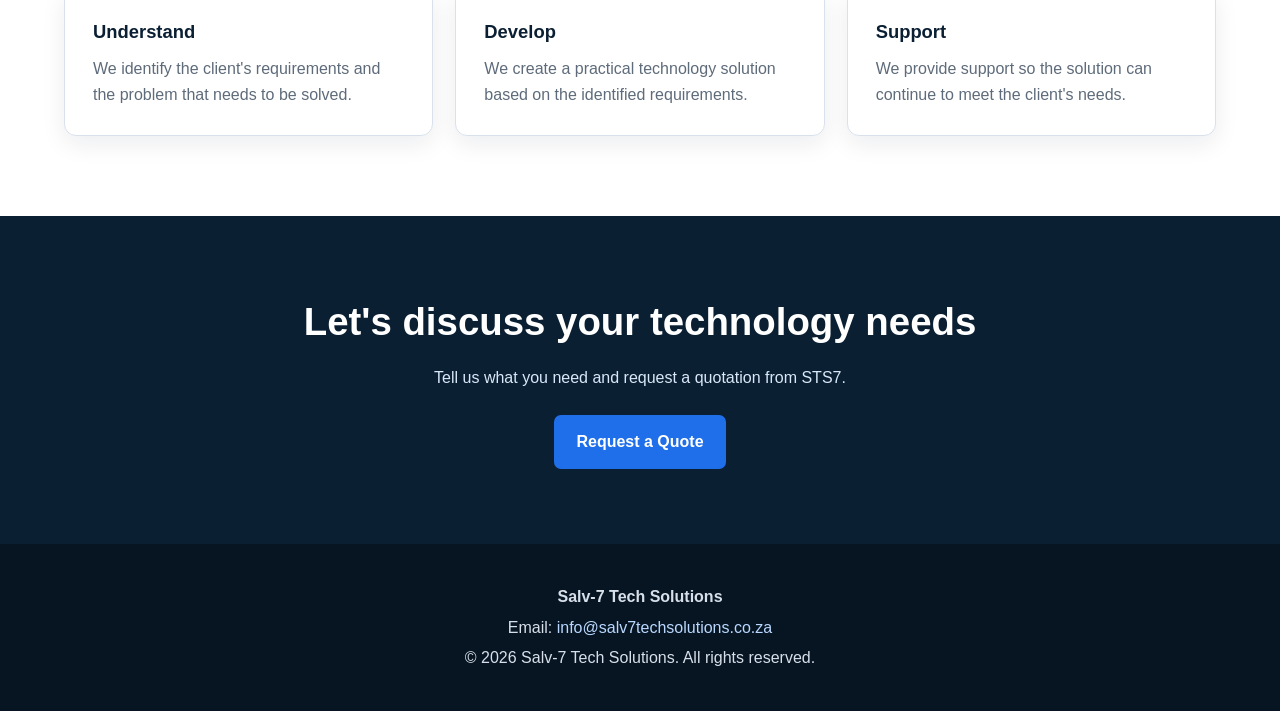
==== commit 87ee3ada: "Update about.html" ====
--- a/about.html
+++ b/about.html
@@ -1,233 +1,126 @@
 <!DOCTYPE html>
-
-<!-- DOCTYPE refers to the document type declaration -->
-
+<!-- About page for STS7. -->
 <html lang="en">
-
-<!-- Start of the HTML document -->
-
 <head>
-
-    <!-- Head contains information about the webpage -->
-
     <meta charset="UTF-8">
-
-    <meta name="viewport"
-          content="width=device-width, initial-scale=1.0">
-
-    <title>Salv-7 Tech Solutions | About Us</title>
-
-    <!-- External CSS stylesheet -->
-
+    <meta name="viewport" content="width=device-width, initial-scale=1.0">
+    <meta name="description" content="Learn about Salv-7 Tech Solutions, a fictional technology company based in Tzaneen, Limpopo.">
+    <title>About Us | Salv-7 Tech Solutions</title>
     <link rel="stylesheet" href="css/style.css">
-
 </head>
-
-
 <body>
-
-    <!-- Start of the body section -->
-
-
-    <!-- HEADER -->
-
-    <header>
-
-        <!-- Header represents the top section of the website -->
-
-        <div class="header-container">
-
-            <!-- This div contains the STS7 name -->
-
-            <h1>STS7</h1>
-
+    <header class="site-header">
+        <div class="container header-inner">
+            <a class="logo" href="index.html" aria-label="STS7 Tech Solutions Home">
+                <span class="logo-main">STS7</span>
+                <span class="logo-sub">TECH SOLUTIONS</span>
+            </a>
+            <nav class="main-nav" aria-label="Main navigation">
+                <ul>
+                    <li><a href="index.html">Home</a></li>
+                    <li><a class="active" href="about.html" aria-current="page">About Us</a></li>
+                    <li><a href="services.html">Services</a></li>
+                    <li><a href="projects.html">Previous Projects</a></li>
+                    <li><a href="enquiry.html">Request a Quote</a></li>
+                    <li><a href="contact.html">Contact Us</a></li>
+                </ul>
+            </nav>
         </div>
-
-
-        <!-- NAVIGATION -->
-
-        <nav>
-
-            <!-- Nav contains the navigation links -->
-
-            <ul>
-
-                <li>
-                    <a href="index.html">
-                        Home
-                    </a>
-                </li>
-
-                <li>
-                    <a href="about.html" class="active">
-                        About Us
-                    </a>
-                </li>
-
-                <li>
-                    <a href="services.html">
-                        Services
-                    </a>
-                </li>
-
-                <li>
-                    <a href="projects.html">
-                        Previous Projects
-                    </a>
-                </li>
-
-                <li>
-                    <a href="enquiry.html">
-                        Enquiry
-                    </a>
-                </li>
-
-                <li>
-                    <a href="contact.html">
-                        Contact Us
-                    </a>
-                </li>
-
-            </ul>
-
-        </nav>
-
     </header>
 
-
-    <!-- MAIN CONTENT -->
-
     <main>
-
-
-        <!-- PAGE TITLE -->
-
-        <section class="page-title">
-
-            <h2>About STS7</h2>
-
-            <p>
-                Learn more about Salv-7 Tech Solutions.
-            </p>
-
+        <section class="page-hero">
+            <div class="container">
+                <h1>About STS7</h1>
+                <p>Professional technology solutions focused on practical business and individual needs.</p>
+            </div>
         </section>
 
+        <section class="section">
+            <div class="container">
+                <div class="feature">
+                    <div class="feature-content">
+                        <h2>Who We Are</h2>
+                        <p>Salv-7 Tech Solutions is a fictional IT company established in 2026 in Tzaneen, Limpopo. The business was created to provide affordable and reliable technology services to individuals, small businesses, start-ups and local organisations.</p>
+                        <p>Our services include website development, software development, IT support, computer repairs and networking.</p>
+                    </div>
 
-        <!-- ABOUT SECTION -->
-
-        <section class="page-section">
-
-            <h2>Who We Are</h2>
-
-            <p>
-                Salv-7 Tech Solutions is a fictional IT company
-                based in Tzaneen.
-            </p>
-
-            <p>
-                The company provides technology solutions to
-                individuals and small and medium-sized
-                businesses.
-            </p>
-
-            <p>
-                Our services include website development,
-                software development, IT support, computer
-                repair and networking services.
-            </p>
-
+                    <div class="card">
+                        <h3>Our Focus</h3>
+                        <ul class="check-list">
+                            <li>Practical technology solutions</li>
+                            <li>Clear and accessible communication</li>
+                            <li>Reliable support</li>
+                            <li>Solutions suited to client needs</li>
+                        </ul>
+                    </div>
+                </div>
+            </div>
         </section>
 
+        <section class="section section-light">
+            <div class="container">
+                <div class="section-heading">
+                    <h2>Our Mission and Vision</h2>
+                    <p>STS7 is built around affordable, reliable and useful technology.</p>
+                </div>
 
-        <!-- OUR APPROACH -->
-
-        <section class="page-section light-section">
-
-            <h2>Our Approach</h2>
-
-            <p>
-                STS7 focuses on providing reliable, affordable
-                and customer-focused technology solutions.
-            </p>
-
-            <p>
-                We aim to understand the needs of each customer
-                and provide technology solutions that support
-                their goals.
-            </p>
-
+                <div class="card-grid">
+                    <article class="card">
+                        <h3>Mission</h3>
+                        <p>To provide individuals and small organisations with affordable, reliable and quality technology solutions that help them improve their work, overcome technical challenges and achieve their goals.</p>
+                    </article>
+                    <article class="card">
+                        <h3>Vision</h3>
+                        <p>To grow from a trusted local technology provider into a recognised technology company serving larger organisations through innovative and reliable technology solutions.</p>
+                    </article>
+                    <article class="card">
+                        <h3>Our Audience</h3>
+                        <p>We focus mainly on small businesses, start-ups, individuals and local organisations that need practical technology support.</p>
+                    </article>
+                </div>
+            </div>
         </section>
 
+        <section class="section">
+            <div class="container">
+                <div class="section-heading">
+                    <h2>Our Approach</h2>
+                    <p>We aim to keep technology useful, understandable and focused on the customer's needs.</p>
+                </div>
 
-        <!-- VALUES -->
-
-        <section class="page-section why-us">
-
-            <h2>What We Value</h2>
-
-            <ul>
-
-                <li>
-                    Reliable service
-                </li>
-
-                <li>
-                    Affordable solutions
-                </li>
-
-                <li>
-                    Customer-focused service
-                </li>
-
-                <li>
-                    Professional technology solutions
-                </li>
-
-            </ul>
-
+                <div class="card-grid">
+                    <article class="card">
+                        <h3>Understand</h3>
+                        <p>We identify the client's requirements and the problem that needs to be solved.</p>
+                    </article>
+                    <article class="card">
+                        <h3>Develop</h3>
+                        <p>We create a practical technology solution based on the identified requirements.</p>
+                    </article>
+                    <article class="card">
+                        <h3>Support</h3>
+                        <p>We provide support so the solution can continue to meet the client's needs.</p>
+                    </article>
+                </div>
+            </div>
         </section>
 
-
-        <!-- CALL TO ACTION -->
-
-        <section class="call-to-action">
-
-            <h2>
-                Need a technology solution?
-            </h2>
-
-            <p>
-                Contact STS7 to discuss your requirements.
-            </p>
-
-            <a href="enquiry.html" class="button">
-                Make an Enquiry
-            </a>
-
+        <section class="cta">
+            <div class="container">
+                <h2>Let's discuss your technology needs</h2>
+                <p>Tell us what you need and request a quotation from STS7.</p>
+                <a class="btn btn-primary" href="enquiry.html">Request a Quote</a>
+            </div>
         </section>
-
     </main>
 
-
-    <!-- FOOTER -->
-
-    <footer>
-
-        <p>
-            Salv-7 Tech Solutions
-        </p>
-
-        <p>
-            Email: info@salv7techsolutions.co.za
-        </p>
-
-        <p>
-            &copy; 2026 Salv-7 Tech Solutions
-        </p>
-
+    <footer class="site-footer">
+        <div class="container">
+            <p><strong>Salv-7 Tech Solutions</strong></p>
+            <p>Email: <a href="mailto:info@salv7techsolutions.co.za">info@salv7techsolutions.co.za</a></p>
+            <p>&copy; 2026 Salv-7 Tech Solutions. All rights reserved.</p>
+        </div>
     </footer>
-
-
 </body>
-
-</html>+</html>
--- a/css/style.css
+++ b/css/style.css
@@ -1,32 +1,40 @@
-/* STS7 TECH SOLUTIONS
+/* ========================================
+   STS7 TECH SOLUTIONS
    Part 2 - CSS Styling
-*/
-
-
-/* CSS RESET */
-
+   ======================================== */
+
+/* I reset these first so the pages don't look different in different browsers. */
 * {
     box-sizing: border-box;
     margin: 0;
     padding: 0;
 }
 
-
-/* BASE PAGE STYLES */
-
 html {
     scroll-behavior: smooth;
 }
 
 body {
-    font-family: Arial, Helvetica, sans-serif;
-    color: #232530;
+    font-family: "Open Sans", Arial, Helvetica, sans-serif;
+    color: #172033;
     background-color: #ffffff;
     line-height: 1.6;
 }
 
-
-/* RESPONSIVE IMAGES */
+/* Main colours used throughout the website. */
+:root {
+    --navy: #0b1f33;
+    --navy-dark: #071522;
+    --blue: #1f6feb;
+    --blue-dark: #1557bd;
+    --light-blue: #f2f6fb;
+    --border: #d9e2ec;
+    --text: #172033;
+    --muted: #5e6b7a;
+    --white: #ffffff;
+    --shadow: 0 8px 24px rgba(11, 31, 51, 0.08);
+    --max-width: 1180px;
+}
 
 img {
     max-width: 100%;
@@ -34,647 +42,672 @@
     display: block;
 }
 
-
-/* LINKS */
-
 a {
-    color: #003366;
+    color: var(--blue-dark);
     text-decoration: none;
 }
 
 a:hover,
-a:focus {
+a:focus-visible {
     text-decoration: none;
 }
 
-
-/* HEADER */
-
-header {
-    background-color: #0b1f33;
-    color: #ffffff;
-    padding: 18px 0;
-    border-bottom: 3px solid #1f6feb;
-}
-
-
-/* HEADER CONTAINER */
-
-.header-container {
+.container {
     width: 90%;
-    max-width: 1200px;
+    max-width: var(--max-width);
     margin: 0 auto;
 }
 
-
-/* WEBSITE TITLE */
-
-header h1 {
-    font-size: 2rem;
+/* =============================
+   HEADER AND NAVIGATION
+   ============================= */
+
+.site-header {
+    background-color: var(--navy);
+    color: var(--white);
+    position: sticky;
+    top: 0;
+    z-index: 1000;
+    box-shadow: 0 2px 12px rgba(0, 0, 0, 0.15);
+}
+
+.header-inner {
+    min-height: 82px;
+    display: flex;
+    align-items: center;
+    justify-content: space-between;
+    gap: 30px;
+}
+
+.logo {
+    display: flex;
+    flex-direction: column;
+    line-height: 1;
+    flex-shrink: 0;
+}
+
+.logo-main {
+    font-family: Poppins, Arial, sans-serif;
+    font-size: 1.8rem;
+    font-weight: 700;
     letter-spacing: 1px;
-    margin-bottom: 12px;
-}
-
-
-/* NAVIGATION */
-
-nav {
-    width: 90%;
-    max-width: 1200px;
-    margin: 0 auto;
-}
-
-nav ul {
+    color: var(--white);
+}
+
+.logo-sub {
+    margin-top: 5px;
+    font-size: 0.58rem;
+    letter-spacing: 2px;
+    color: #b9d8ff;
+    font-weight: 600;
+}
+
+.main-nav ul {
     list-style: none;
     display: flex;
+    align-items: center;
+    justify-content: flex-end;
     flex-wrap: wrap;
-    gap: 8px;
-}
-
-nav li {
-    margin: 0;
-}
-
-nav a {
+    gap: 4px;
+}
+
+.main-nav a {
     display: block;
-    color: #ffffff;
-    padding: 9px 13px;
-    border-radius: 5px;
-    transition: background-color 0.3s ease,
-                color 0.3s ease,
-                transform 0.2s ease;
-}
-
-
-/* NAVIGATION HOVER EFFECT */
-
-nav a:hover,
-nav a:focus {
-    background-color: #1f6feb;
-    color: #ffffff;
+    padding: 10px 13px;
+    border-radius: 7px;
+    color: var(--white);
+    font-weight: 600;
+    font-size: 0.93rem;
+    transition: background-color 0.3s ease, color 0.3s ease, transform 0.3s ease;
+}
+
+/* The current page stays highlighted, while the mouse-over effect is smooth. */
+.main-nav a.active,
+.main-nav a:hover,
+.main-nav a:focus-visible {
+    background-color: var(--blue);
+    color: var(--white);
+}
+
+.main-nav a:hover,
+.main-nav a:focus-visible {
     transform: translateY(-1px);
 }
 
-
-/* CURRENT PAGE */
-
-nav a.active {
-    background-color: #1f6feb;
-    color: #ffffff;
-    font-weight: bold;
-}
-
-
-/* MAIN CONTENT */
-
-main {
-    background-color: #ffffff;
-}
-
-
-/* PAGE SECTIONS */
-
-.page-section {
-    width: 90%;
-    max-width: 1200px;
-    margin: 0 auto;
-    padding: 70px 0;
-}
-
-
-/* HEADINGS */
-
-h2 {
-    color: #0b1f33;
-    font-size: 2rem;
-    margin-bottom: 20px;
-}
-
-h3 {
-    color: #0b1f33;
-    margin-bottom: 10px;
-}
-
-p {
-    margin-bottom: 15px;
-}
-
-
-/* HERO SECTION */
+.main-nav a:active {
+    transform: translateY(0);
+}
+
+/* =============================
+   HOME HERO
+   ============================= */
 
 .hero {
     position: relative;
-    width: 100%;
-    min-height: 520px;
-
+    min-height: 560px;
+    overflow: hidden;
+    background-color: var(--navy);
+    color: var(--white);
     display: flex;
     align-items: center;
-    justify-content: center;
-
-    overflow: hidden;
-
-    background-color: #0b1f33;
-}
-
-
-/* HERO IMAGE */
+}
 
 .hero-image {
     position: absolute;
     inset: 0;
-
     width: 100%;
     height: 100%;
-
     object-fit: cover;
-    object-position: 42% center;
-}
-
-
-/* HERO IMAGE OVERLAY */
-
-.hero::after {
-    content: "";
+    object-position: 78% center;
+}
+
+/* Darker on the left so the heading is easier to read over the image. */
+.hero-overlay {
     position: absolute;
     inset: 0;
-
-    background-color: rgba(5, 22, 38, 0.58);
-}
-
-
-/* HERO TEXT */
+    background: linear-gradient(
+        90deg,
+        rgba(7, 21, 34, 0.97) 0%,
+        rgba(7, 21, 34, 0.90) 34%,
+        rgba(7, 21, 34, 0.50) 67%,
+        rgba(7, 21, 34, 0.20) 100%
+    );
+}
 
 .hero-content {
     position: relative;
-    z-index: 2;
-
+    z-index: 1;
     width: 90%;
+    max-width: var(--max-width);
+    margin: 0 auto;
+    padding: 90px 0;
+}
+
+.hero-copy {
+    max-width: 650px;
+}
+
+.hero h1,
+.hero h2 {
+    font-family: Poppins, Arial, sans-serif;
+    font-size: clamp(2.1rem, 5vw, 4rem);
+    line-height: 1.15;
+    margin-bottom: 22px;
+    color: var(--white);
+}
+
+.hero p {
+    max-width: 600px;
+    font-size: 1.08rem;
+    color: #eef5ff;
+    margin-bottom: 30px;
+}
+
+.hero-actions {
+    display: flex;
+    flex-wrap: wrap;
+    gap: 12px;
+}
+
+/* =============================
+   BUTTONS
+   ============================= */
+
+.btn {
+    display: inline-block;
+    padding: 12px 20px;
+    border-radius: 7px;
+    font-weight: 700;
+    border: 2px solid transparent;
+    cursor: pointer;
+    transition: background-color 0.3s ease, color 0.3s ease, transform 0.3s ease, box-shadow 0.3s ease;
+}
+
+.btn-primary {
+    background-color: var(--blue);
+    color: var(--white);
+}
+
+.btn-primary:hover,
+.btn-primary:focus-visible {
+    background-color: var(--blue-dark);
+    color: var(--white);
+    transform: translateY(-2px);
+    box-shadow: 0 6px 16px rgba(31, 111, 235, 0.25);
+}
+
+.btn-outline {
+    border-color: rgba(255, 255, 255, 0.75);
+    color: var(--white);
+}
+
+.btn-outline:hover,
+.btn-outline:focus-visible {
+    background-color: var(--white);
+    color: var(--navy);
+}
+
+/* =============================
+   GENERAL SECTIONS
+   ============================= */
+
+.section {
+    padding: 80px 0;
+}
+
+.section-light {
+    background-color: var(--light-blue);
+}
+
+.section-heading {
+    max-width: 760px;
+    margin: 0 auto 42px;
+    text-align: center;
+}
+
+.section-heading h2,
+.feature-content h2 {
+    font-family: Poppins, Arial, sans-serif;
+    color: var(--navy);
+    margin-bottom: 12px;
+}
+
+.section-heading h2 {
+    font-size: clamp(1.8rem, 3vw, 2.5rem);
+}
+
+.section-heading p,
+.intro p,
+.card p,
+.feature-content p {
+    color: var(--muted);
+}
+
+.intro {
+    text-align: center;
+}
+
+.intro p {
     max-width: 850px;
-
-    padding: 45px 50px;
-
-    text-align: center;
-    color: #ffffff;
-
-    background-color: rgba(11, 31, 51, 0.84);
-
-    border-radius: 8px;
-    border-left: 4px solid #1f6feb;
-}
-
-.hero-content h2 {
-    color: #ffffff;
-    font-size: 2.5rem;
-    line-height: 1.25;
-    margin-bottom: 20px;
-}
-
-.hero-content p {
-    font-size: 1.05rem;
-    max-width: 750px;
-    margin: 0 auto 25px;
-}
-
-
-/* BUTTONS */
-
-.button {
-    display: inline-block;
-
-    background-color: #1f6feb;
-    color: #ffffff;
-
-    padding: 11px 20px;
-
-    border-radius: 5px;
-
-    font-weight: bold;
-
-    transition: background-color 0.3s ease,
-                transform 0.2s ease,
-                box-shadow 0.3s ease;
-}
-
-.button:hover,
-.button:focus {
-    background-color: #1558b0;
-    color: #ffffff;
-
-    transform: translateY(-2px);
-
-    box-shadow: 0 4px 12px rgba(0, 0, 0, 0.18);
-}
-
-
-/* INTRODUCTION */
-
-.introduction {
-    text-align: center;
-    max-width: 1000px;
-}
-
-.introduction p {
-    max-width: 850px;
-    margin-left: auto;
-    margin-right: auto;
-}
-
-
-/* SECTION IMAGES */
-
-.section-image {
-    width: 100%;
-    max-height: 450px;
-
-    object-fit: cover;
-
-    border-radius: 8px;
-
-    margin-bottom: 35px;
-}
-
-
-/* LIGHT BACKGROUND SECTION */
-
-.light-section {
-    background-color: #f4f7fa;
-}
-
-
-/* SERVICE CARDS */
-
-.card-container {
+    margin: auto;
+}
+
+/* =============================
+   CARDS AND GRIDS
+   ============================= */
+
+.card-grid {
     display: grid;
     grid-template-columns: repeat(3, 1fr);
+    gap: 22px;
+}
+
+.card {
+    background-color: var(--white);
+    border: 1px solid var(--border);
+    border-radius: 12px;
+    padding: 28px;
+    box-shadow: var(--shadow);
+    transition: transform 0.3s ease, border-color 0.3s ease, box-shadow 0.3s ease;
+}
+
+.card:hover {
+    transform: translateY(-5px);
+    border-color: #a9c8f5;
+    box-shadow: 0 14px 30px rgba(11, 31, 51, 0.12);
+}
+
+.card h3 {
+    font-family: Poppins, Arial, sans-serif;
+    color: var(--navy);
+    margin-bottom: 10px;
+    font-size: 1.15rem;
+}
+
+.service-card {
+    border-top: 4px solid var(--blue);
+}
+
+.project-card {
+    padding: 0;
+    overflow: hidden;
+}
+
+.project-card img {
+    width: 100%;
+    height: 220px;
+    object-fit: cover;
+}
+
+.project-card-content {
+    padding: 25px;
+}
+
+.service-icon {
+    width: 58px;
+    height: 58px;
+    object-fit: contain;
+    margin-bottom: 18px;
+    padding: 10px;
+    background-color: #eaf2ff;
+    border-radius: 10px;
+}
+
+/* =============================
+   SPLIT SECTIONS
+   ============================= */
+
+.feature {
+    display: grid;
+    grid-template-columns: 1fr 1fr;
+    gap: 48px;
+    align-items: center;
+}
+
+.feature-image {
+    width: 100%;
+    height: 360px;
+    object-fit: cover;
+    border-radius: 12px;
+    box-shadow: var(--shadow);
+}
+
+.feature-content h2 {
+    font-size: 2rem;
+}
+
+.feature-content p {
+    margin-bottom: 20px;
+}
+
+/* =============================
+   WHY CHOOSE STS7
+   ============================= */
+
+.reasons {
+    max-width: 900px;
+    margin: auto;
+    display: grid;
+    grid-template-columns: repeat(2, 1fr);
+    gap: 16px;
+}
+
+.reason {
+    background-color: var(--white);
+    border: 1px solid var(--border);
+    border-radius: 9px;
+    padding: 18px 22px;
+    font-weight: 600;
+    text-align: center;
+    transition: background-color 0.3s ease, transform 0.3s ease, border-color 0.3s ease;
+}
+
+.reason:hover,
+.reason:focus-within {
+    background-color: #eaf2ff;
+    transform: translateY(-3px);
+    border-color: var(--blue);
+}
+
+/* =============================
+   OTHER PAGE TOP BANNER
+   ============================= */
+
+.page-hero {
+    background-color: var(--navy);
+    color: var(--white);
+    padding: 65px 0;
+    text-align: center;
+}
+
+.page-hero h1 {
+    font-family: Poppins, Arial, sans-serif;
+    font-size: clamp(2rem, 4vw, 3rem);
+    margin-bottom: 10px;
+}
+
+.page-hero p {
+    color: #d9e8f8;
+    max-width: 700px;
+    margin: auto;
+}
+
+/* =============================
+   LISTS
+   ============================= */
+
+.check-list {
+    list-style: none;
+    display: grid;
+    gap: 12px;
+}
+
+.check-list li {
+    position: relative;
+    padding: 15px 18px 15px 45px;
+    background-color: var(--light-blue);
+    border-left: 4px solid var(--blue);
+    border-radius: 7px;
+}
+
+.check-list li::before {
+    content: "✓";
+    position: absolute;
+    left: 17px;
+    color: var(--blue);
+    font-weight: 700;
+}
+
+/* =============================
+   FORMS
+   ============================= */
+
+.form-wrapper {
+    max-width: 850px;
+    margin: auto;
+    background-color: var(--white);
+    border: 1px solid var(--border);
+    border-radius: 12px;
+    padding: 35px;
+    box-shadow: var(--shadow);
+}
+
+.form-grid {
+    display: grid;
+    grid-template-columns: repeat(2, 1fr);
     gap: 20px;
-
-    margin-top: 30px;
-}
-
-.card {
-    background-color: #ffffff;
-
-    border: 1px solid #dce3ea;
-    border-left: 4px solid #1f6feb;
-
-    padding: 25px;
-
-    border-radius: 7px;
-
-    transition: transform 0.25s ease,
-                box-shadow 0.25s ease;
-}
-
-.card:hover {
-    transform: translateY(-4px);
-
-    box-shadow: 0 5px 15px rgba(11, 31, 51, 0.10);
-}
-
-
-/* WHY CHOOSE US */
-
-.why-us {
-    text-align: center;
-}
-
-.why-us ul {
-    list-style: none;
-
-    max-width: 700px;
-
-    margin: 25px auto 0;
-}
-
-.why-us li {
-    background-color: #f4f7fa;
-
-    border: 1px solid #dce3ea;
-
-    padding: 17px 20px;
-
-    margin-bottom: 12px;
-
-    border-radius: 6px;
-
-    transition: background-color 0.3s ease,
-                transform 0.2s ease;
-}
-
-.why-us li:hover {
-    background-color: #eaf2ff;
-
-    transform: translateX(4px);
-}
-
-
-/* PROJECT CARDS */
-
-.project-card {
-    background-color: #f4f7fa;
-
-    border: 1px solid #dce3ea;
-
-    padding: 25px;
-
-    margin-bottom: 18px;
-
-    border-radius: 7px;
-
-    transition: transform 0.25s ease,
-                box-shadow 0.25s ease;
-}
-
-.project-card:hover {
-    transform: translateY(-3px);
-
-    box-shadow: 0 5px 15px rgba(11, 31, 51, 0.10);
-}
-
-
-/* PAGE TITLE */
-
-.page-title {
-    background-color: #0b1f33;
-
-    color: #ffffff;
-
-    text-align: center;
-
-    padding: 60px 20px;
-}
-
-.page-title h2 {
-    color: #ffffff;
-    margin-bottom: 10px;
-}
-
-.page-title p {
-    margin-bottom: 0;
-}
-
-
-/* SERVICES PAGE */
-
-.service-list {
-    display: grid;
-
-    grid-template-columns: repeat(2, 1fr);
-
-    gap: 20px;
-}
-
-.service-item {
-    background-color: #f4f7fa;
-
-    border: 1px solid #dce3ea;
-    border-left: 4px solid #1f6feb;
-
-    padding: 25px;
-
-    border-radius: 7px;
-
-    transition: transform 0.25s ease,
-                box-shadow 0.25s ease;
-}
-
-.service-item:hover {
-    transform: translateY(-3px);
-
-    box-shadow: 0 5px 15px rgba(11, 31, 51, 0.10);
-}
-
-
-/* FORMS */
-
-.form-container {
-    max-width: 800px;
-
-    margin: 0 auto;
-
-    background-color: #f4f7fa;
-
-    padding: 35px;
-
-    border-radius: 8px;
-
-    border: 1px solid #dce3ea;
 }
 
 .form-group {
-    margin-bottom: 20px;
+    display: flex;
+    flex-direction: column;
+    gap: 7px;
+}
+
+.form-group.full {
+    grid-column: 1 / -1;
 }
 
 .form-group label {
-    display: block;
-
-    color: #0b1f33;
-
-    font-weight: bold;
-
-    margin-bottom: 7px;
+    font-weight: 700;
+    color: var(--navy);
 }
 
 .form-group input,
 .form-group textarea,
 .form-group select {
     width: 100%;
-
-    padding: 12px;
-
-    font-family: Arial, Helvetica, sans-serif;
-
-    font-size: 1rem;
-
-    border: 1px solid #cbd5df;
-
-    border-radius: 5px;
-
-    background-color: #ffffff;
+    padding: 12px 13px;
+    border: 1px solid #cbd5e1;
+    border-radius: 7px;
+    background-color: var(--white);
+    color: var(--text);
+    outline: none;
+    font: inherit;
+    transition: border-color 0.25s ease, box-shadow 0.25s ease;
 }
 
 .form-group textarea {
     min-height: 150px;
-
     resize: vertical;
 }
 
 .form-group input:focus,
 .form-group textarea:focus,
 .form-group select:focus {
-    outline: none;
-
-    border-color: #1f6feb;
-
-    box-shadow: 0 0 0 2px rgba(31, 111, 235, 0.15);
-}
-
-.form-button {
-    border: none;
-
-    cursor: pointer;
-
-    font-family: Arial, Helvetica, sans-serif;
-
-    font-size: 1rem;
-}
-
-
-/* CONTACT INFORMATION */
+    border-color: var(--blue);
+    box-shadow: 0 0 0 3px rgba(31, 111, 235, 0.12);
+}
+
+.form-note {
+    margin-top: 12px;
+    color: var(--muted);
+    font-size: 0.9rem;
+}
+
+/* =============================
+   CONTACT PAGE
+   ============================= */
 
 .contact-grid {
     display: grid;
-
-    grid-template-columns: repeat(2, 1fr);
-
-    gap: 25px;
-}
-
-.contact-box {
-    background-color: #f4f7fa;
-
-    border: 1px solid #dce3ea;
-
-    padding: 30px;
-
-    border-radius: 7px;
-}
-
-.contact-box h3 {
+    grid-template-columns: 0.9fr 1.1fr;
+    gap: 30px;
+}
+
+.contact-info {
+    display: grid;
+    gap: 15px;
+}
+
+.contact-item {
+    background-color: var(--light-blue);
+    border: 1px solid var(--border);
+    border-radius: 9px;
+    padding: 20px;
+}
+
+.contact-item h3 {
+    font-family: Poppins, Arial, sans-serif;
+    color: var(--navy);
+    margin-bottom: 5px;
+}
+
+.contact-item p {
+    color: var(--muted);
+}
+
+/* =============================
+   CTA AND FOOTER
+   ============================= */
+
+.cta {
+    background-color: var(--navy);
+    color: var(--white);
+    text-align: center;
+    padding: 75px 0;
+}
+
+.cta h2 {
+    font-family: Poppins, Arial, sans-serif;
+    font-size: clamp(1.8rem, 3vw, 2.5rem);
     margin-bottom: 12px;
 }
 
-
-/* CALL TO ACTION */
-
-.call-to-action {
-    background-color: #0b1f33;
-
-    color: #ffffff;
-
+.cta p {
+    color: #d9e8f8;
+    margin-bottom: 25px;
+}
+
+.site-footer {
+    background-color: var(--navy-dark);
+    color: var(--white);
+    padding: 35px 0;
     text-align: center;
-
-    padding: 70px 20px;
-}
-
-.call-to-action h2 {
-    color: #ffffff;
-
-    margin-bottom: 15px;
-}
-
-.call-to-action p {
-    margin-bottom: 25px;
-}
-
-
-/* FOOTER */
-
-footer {
-    background-color: #071725;
-
-    color: #ffffff;
-
-    text-align: center;
-
-    padding: 35px 20px;
-}
-
-footer p {
-    margin-bottom: 8px;
-}
-
-footer p:last-child {
-    margin-bottom: 0;
-}
-
-
-/* RESPONSIVE DESIGN */
-
-@media (max-width: 800px) {
-
-    .card-container {
-        grid-template-columns: 1fr;
-    }
-
-    .service-list {
-        grid-template-columns: 1fr;
-    }
-
+}
+
+.site-footer p {
+    color: #d7e0ea;
+    margin: 5px 0;
+}
+
+.site-footer a {
+    color: #b9d8ff;
+}
+
+/* Keyboard users can still clearly see where they are. */
+a:focus-visible,
+button:focus-visible,
+input:focus-visible,
+textarea:focus-visible,
+select:focus-visible {
+    outline: 3px solid rgba(31, 111, 235, 0.45);
+    outline-offset: 2px;
+}
+
+/* =============================
+   TABLET
+   ============================= */
+
+@media (max-width: 900px) {
+    .header-inner {
+        flex-direction: column;
+        justify-content: center;
+        padding: 18px 0;
+    }
+
+    .main-nav ul {
+        justify-content: center;
+    }
+
+    .hero {
+        min-height: 520px;
+    }
+
+    .card-grid {
+        grid-template-columns: repeat(2, 1fr);
+    }
+
+    .feature,
     .contact-grid {
         grid-template-columns: 1fr;
     }
 
+    .feature-image {
+        height: 320px;
+    }
+}
+
+/* =============================
+   MOBILE
+   ============================= */
+
+@media (max-width: 650px) {
+    .container,
+    .hero-content {
+        width: 92%;
+    }
+
+    .section {
+        padding: 55px 0;
+    }
+
+    .main-nav a {
+        padding: 8px 9px;
+        font-size: 0.84rem;
+    }
+
     .hero {
-        min-height: 500px;
+        min-height: 600px;
+    }
+
+    .hero-image {
+        object-position: 76% center;
+    }
+
+    .hero-overlay {
+        background: linear-gradient(
+            90deg,
+            rgba(7, 21, 34, 0.94),
+            rgba(7, 21, 34, 0.72)
+        );
     }
 
     .hero-content {
-        padding: 35px 25px;
-    }
-
-    .hero-content h2 {
-        font-size: 2rem;
-    }
-}
-
-
-/* MOBILE SCREEN */
-
-@media (max-width: 500px) {
-
-    header {
-        padding: 15px 0;
-    }
-
-    .header-container {
-        text-align: center;
-    }
-
-    header h1 {
-        font-size: 1.7rem;
-    }
-
-    nav ul {
+        padding: 65px 0;
+    }
+
+    .hero h1,
+    .hero h2 {
+        font-size: 2.25rem;
+    }
+
+    .hero-actions {
         flex-direction: column;
-        align-items: stretch;
-    }
-
-    nav a {
-        text-align: center;
-    }
-
-    .hero {
-        min-height: 540px;
-    }
-
-    .hero-image {
-        object-position: 35% center;
-    }
-
-    .hero-content {
-        width: 88%;
-        padding: 30px 20px;
-    }
-
-    .hero-content h2 {
-        font-size: 1.7rem;
-    }
-
-    .hero-content p {
-        font-size: 0.95rem;
-    }
-
-    .page-section {
-        width: 88%;
-        padding: 45px 0;
-    }
-
-    h2 {
-        font-size: 1.7rem;
-    }
-
-    .form-container {
-        padding: 25px 20px;
-    }
-}+        align-items: flex-start;
+    }
+
+    .card-grid,
+    .reasons,
+    .form-grid {
+        grid-template-columns: 1fr;
+    }
+
+    .form-group.full {
+        grid-column: auto;
+    }
+
+    .form-wrapper {
+        padding: 22px;
+    }
+
+    .feature-image {
+        height: 250px;
+    }
+}
+
+/* Small helper used for centred buttons below cards. */
+.text-center {
+    text-align: center;
+    margin-top: 30px;
+}
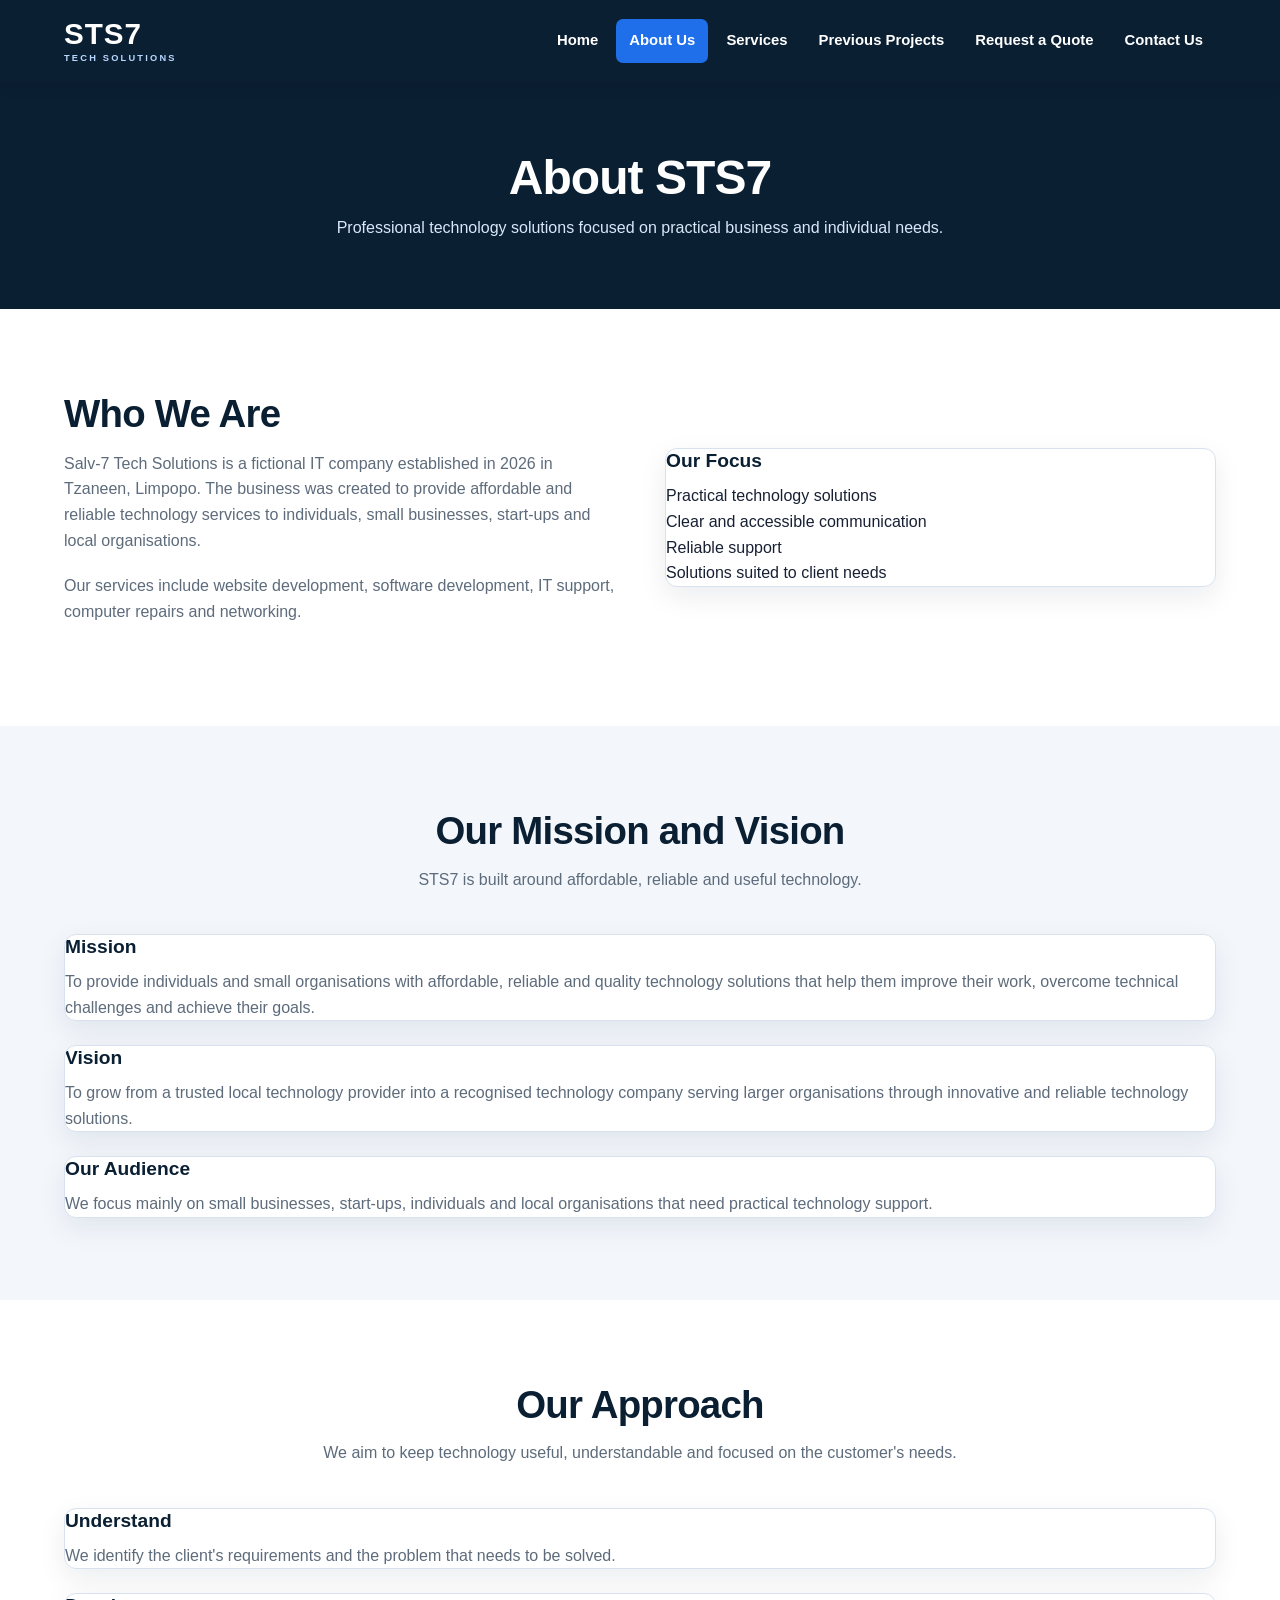
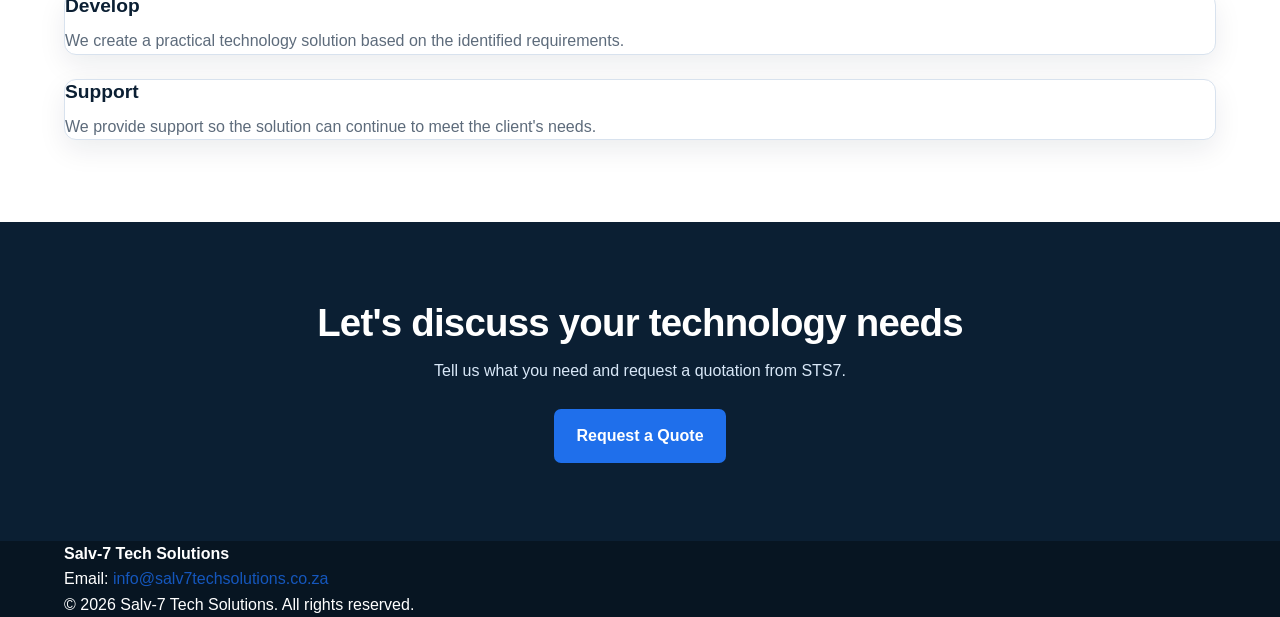
==== commit 877ee713: "updated about us page" ====
--- a/about.html
+++ b/about.html
@@ -1,5 +1,5 @@
 <!DOCTYPE html>
-<!-- About page for STS7. -->
+<!-- About page for STS7*. -->
 <html lang="en">
 <head>
     <meta charset="UTF-8">
--- a/css/style.css
+++ b/css/style.css
@@ -1,39 +1,35 @@
-/* ========================================
-   STS7 TECH SOLUTIONS
-   Part 2 - CSS Styling
-   ======================================== */
-
-/* I reset these first so the pages don't look different in different browsers. */
+/* I reset these first so the pages start from the same base in different browsers. */
 * {
     box-sizing: border-box;
     margin: 0;
     padding: 0;
 }
 
-html {
-    scroll-behavior: smooth;
-}
-
-body {
-    font-family: "Open Sans", Arial, Helvetica, sans-serif;
-    color: #172033;
-    background-color: #ffffff;
-    line-height: 1.6;
-}
-
-/* Main colours used throughout the website. */
 :root {
     --navy: #0b1f33;
     --navy-dark: #071522;
     --blue: #1f6feb;
     --blue-dark: #1557bd;
-    --light-blue: #f2f6fb;
-    --border: #d9e2ec;
+    --blue-soft: #eaf2ff;
+    --page-blue: #f3f7fc;
+    --border: #d8e2ee;
     --text: #172033;
-    --muted: #5e6b7a;
+    --muted: #5d6b7b;
     --white: #ffffff;
-    --shadow: 0 8px 24px rgba(11, 31, 51, 0.08);
+    --shadow: 0 10px 28px rgba(11, 31, 51, 0.08);
     --max-width: 1180px;
+}
+/* Smooth scrolling supports the simple navigation and keeps page movement natural. */
+html {
+    scroll-behavior: smooth;
+}
+
+body {
+    font-family: Arial, Helvetica, sans-serif;
+    color: var(--text);
+    background-color: var(--white);
+    font-size: 1rem;
+    line-height: 1.6;
 }
 
 img {
@@ -52,23 +48,34 @@
     text-decoration: none;
 }
 
+button,
+input,
+select,
+textarea {
+    font: inherit;
+}
+
 .container {
     width: 90%;
     max-width: var(--max-width);
     margin: 0 auto;
 }
 
-/* =============================
+.narrow {
+    max-width: 900px;
+}
+/*
    HEADER AND NAVIGATION
-   ============================= */
-
+  */
+
+/* The dark navy header is the main brand colour used throughout the website. */
 .site-header {
-    background-color: var(--navy);
-    color: var(--white);
     position: sticky;
     top: 0;
     z-index: 1000;
-    box-shadow: 0 2px 12px rgba(0, 0, 0, 0.15);
+    background-color: var(--navy);
+    color: var(--white);
+    box-shadow: 0 2px 14px rgba(0, 0, 0, 0.16);
 }
 
 .header-inner {
@@ -76,30 +83,34 @@
     display: flex;
     align-items: center;
     justify-content: space-between;
-    gap: 30px;
+    gap: 28px;
 }
 
 .logo {
     display: flex;
     flex-direction: column;
+    flex-shrink: 0;
     line-height: 1;
-    flex-shrink: 0;
+    color: var(--white);
+}
+
+.logo:hover,
+.logo:focus-visible {
+    color: var(--white);
 }
 
 .logo-main {
-    font-family: Poppins, Arial, sans-serif;
-    font-size: 1.8rem;
-    font-weight: 700;
+    font-size: 1.85rem;
+    font-weight: 800;
     letter-spacing: 1px;
-    color: var(--white);
 }
 
 .logo-sub {
     margin-top: 5px;
+    color: #b9d8ff;
     font-size: 0.58rem;
-    letter-spacing: 2px;
-    color: #b9d8ff;
-    font-weight: 600;
+    font-weight: 700;
+    letter-spacing: 2.2px;
 }
 
 .main-nav ul {
@@ -108,7 +119,7 @@
     align-items: center;
     justify-content: flex-end;
     flex-wrap: wrap;
-    gap: 4px;
+    gap: 5px;
 }
 
 .main-nav a {
@@ -116,12 +127,12 @@
     padding: 10px 13px;
     border-radius: 7px;
     color: var(--white);
-    font-weight: 600;
     font-size: 0.93rem;
-    transition: background-color 0.3s ease, color 0.3s ease, transform 0.3s ease;
-}
-
-/* The current page stays highlighted, while the mouse-over effect is smooth. */
+    font-weight: 700;
+    transition: background-color 0.25s ease, color 0.25s ease, transform 0.25s ease;
+}
+
+/* Active and hover states deliberately use the same blue so the interaction feels consistent. */
 .main-nav a.active,
 .main-nav a:hover,
 .main-nav a:focus-visible {
@@ -139,17 +150,17 @@
 }
 
 /* =============================
-   HOME HERO
+   HERO
    ============================= */
 
 .hero {
     position: relative;
-    min-height: 560px;
+    min-height: 570px;
     overflow: hidden;
-    background-color: var(--navy);
-    color: var(--white);
     display: flex;
     align-items: center;
+    background-color: var(--navy);
+    color: var(--white);
 }
 
 .hero-image {
@@ -158,29 +169,29 @@
     width: 100%;
     height: 100%;
     object-fit: cover;
-    object-position: 78% center;
-}
-
-/* Darker on the left so the heading is easier to read over the image. */
+
+    /* The image is deliberately positioned more to the left so its large STS7 artwork does not sit behind the heading. */
+    object-position: 38% center;
+}
+
 .hero-overlay {
     position: absolute;
     inset: 0;
+
+    /* A consistent dark overlay keeps the text readable without hiding the technology image completely. */
     background: linear-gradient(
         90deg,
-        rgba(7, 21, 34, 0.97) 0%,
-        rgba(7, 21, 34, 0.90) 34%,
-        rgba(7, 21, 34, 0.50) 67%,
-        rgba(7, 21, 34, 0.20) 100%
+        rgba(7, 21, 34, 0.96) 0%,
+        rgba(7, 21, 34, 0.88) 38%,
+        rgba(7, 21, 34, 0.62) 72%,
+        rgba(7, 21, 34, 0.42) 100%
     );
 }
 
 .hero-content {
     position: relative;
     z-index: 1;
-    width: 90%;
-    max-width: var(--max-width);
-    margin: 0 auto;
-    padding: 90px 0;
+    padding: 100px 0;
 }
 
 .hero-copy {
@@ -188,19 +199,37 @@
 }
 
 .hero h1,
-.hero h2 {
-    font-family: Poppins, Arial, sans-serif;
-    font-size: clamp(2.1rem, 5vw, 4rem);
-    line-height: 1.15;
-    margin-bottom: 22px;
-    color: var(--white);
-}
-
-.hero p {
-    max-width: 600px;
+.page-hero h1,
+.section-heading h2,
+.feature-content h2,
+.cta h2 {
+    letter-spacing: -0.02em;
+}
+
+.hero h1 {
+    margin-bottom: 20px;
+    color: var(--white);
+    font-size: clamp(2.25rem, 5vw, 4rem);
+    line-height: 1.12;
+}
+
+.hero p:not(.eyebrow) {
+    max-width: 610px;
+    margin-bottom: 28px;
+    color: #eef5ff;
     font-size: 1.08rem;
-    color: #eef5ff;
-    margin-bottom: 30px;
+}
+
+.eyebrow {
+    margin-bottom: 10px;
+    color: #b9d8ff;
+    font-size: 0.76rem;
+    font-weight: 800;
+    letter-spacing: 2px;
+}
+
+.eyebrow.dark {
+    color: var(--blue-dark);
 }
 
 .hero-actions {
@@ -210,17 +239,17 @@
 }
 
 /* =============================
-   BUTTONS
+   BUTTONS AND LINKS
    ============================= */
 
 .btn {
     display: inline-block;
     padding: 12px 20px;
+    border: 2px solid transparent;
     border-radius: 7px;
     font-weight: 700;
-    border: 2px solid transparent;
     cursor: pointer;
-    transition: background-color 0.3s ease, color 0.3s ease, transform 0.3s ease, box-shadow 0.3s ease;
+    transition: background-color 0.25s ease, color 0.25s ease, border-color 0.25s ease, transform 0.25s ease, box-shadow 0.25s ease;
 }
 
 .btn-primary {
@@ -233,134 +262,75 @@
     background-color: var(--blue-dark);
     color: var(--white);
     transform: translateY(-2px);
-    box-shadow: 0 6px 16px rgba(31, 111, 235, 0.25);
+    box-shadow: 0 7px 18px rgba(31, 111, 235, 0.25);
 }
 
 .btn-outline {
-    border-color: rgba(255, 255, 255, 0.75);
+    border-color: rgba(255, 255, 255, 0.78);
     color: var(--white);
 }
 
 .btn-outline:hover,
 .btn-outline:focus-visible {
     background-color: var(--white);
+    border-color: var(--white);
     color: var(--navy);
 }
 
+.text-link {
+    display: inline-block;
+    margin-top: 15px;
+    font-weight: 700;
+}
+
+.text-link:hover,
+.text-link:focus-visible {
+    color: var(--blue);
+    text-decoration: underline;
+}
+
 /* =============================
    GENERAL SECTIONS
    ============================= */
 
 .section {
-    padding: 80px 0;
+    padding: 82px 0;
 }
 
 .section-light {
-    background-color: var(--light-blue);
+    background-color: var(--page-blue);
 }
 
 .section-heading {
-    max-width: 760px;
+    max-width: 780px;
     margin: 0 auto 42px;
     text-align: center;
 }
 
-.section-heading h2,
-.feature-content h2 {
-    font-family: Poppins, Arial, sans-serif;
+.section-heading.left {
+    margin-left: 0;
+    text-align: left;
+}
+
+.section-heading h2 {
+    margin-bottom: 12px;
     color: var(--navy);
-    margin-bottom: 12px;
-}
-
-.section-heading h2 {
-    font-size: clamp(1.8rem, 3vw, 2.5rem);
-}
-
-.section-heading p,
-.intro p,
-.card p,
-.feature-content p {
+    font-size: clamp(1.85rem, 3vw, 2.55rem);
+    line-height: 1.2;
+}
+
+.section-heading p:not(.eyebrow) {
     color: var(--muted);
 }
 
 .intro {
-    text-align: center;
-}
-
-.intro p {
-    max-width: 850px;
-    margin: auto;
-}
-
-/* =============================
-   CARDS AND GRIDS
-   ============================= */
-
-.card-grid {
-    display: grid;
-    grid-template-columns: repeat(3, 1fr);
-    gap: 22px;
-}
-
-.card {
-    background-color: var(--white);
-    border: 1px solid var(--border);
-    border-radius: 12px;
-    padding: 28px;
-    box-shadow: var(--shadow);
-    transition: transform 0.3s ease, border-color 0.3s ease, box-shadow 0.3s ease;
-}
-
-.card:hover {
-    transform: translateY(-5px);
-    border-color: #a9c8f5;
-    box-shadow: 0 14px 30px rgba(11, 31, 51, 0.12);
-}
-
-.card h3 {
-    font-family: Poppins, Arial, sans-serif;
-    color: var(--navy);
-    margin-bottom: 10px;
-    font-size: 1.15rem;
-}
-
-.service-card {
-    border-top: 4px solid var(--blue);
-}
-
-.project-card {
-    padding: 0;
-    overflow: hidden;
-}
-
-.project-card img {
-    width: 100%;
-    height: 220px;
-    object-fit: cover;
-}
-
-.project-card-content {
-    padding: 25px;
-}
-
-.service-icon {
-    width: 58px;
-    height: 58px;
-    object-fit: contain;
-    margin-bottom: 18px;
-    padding: 10px;
-    background-color: #eaf2ff;
-    border-radius: 10px;
-}
-
-/* =============================
-   SPLIT SECTIONS
-   ============================= */
+    padding-bottom: 70px;
+}
 
 .feature {
     display: grid;
-    grid-template-columns: 1fr 1fr;
-    gap: 48px;
+    grid-template-columns: minmax(0, 1fr) minmax(0, 1fr);
+    gap: 50px;
     align-items: center;
 }
 
@@ -373,11 +343,90 @@
 }
 
 .feature-content h2 {
-    font-size: 2rem;
+    margin-bottom: 14px;
+    color: var(--navy);
+    font-size: clamp(1.8rem, 3vw, 2.4rem);
+    line-height: 1.2;
 }
 
 .feature-content p {
     margin-bottom: 20px;
+    color: var(--muted);
+}
+
+/* =============================
+   CARDS AND GRIDS
+   ============================= */
+
+.card-grid {
+    display: grid;
+    gap: 24px;
+}
+
+.three-columns {
+    grid-template-columns: repeat(3, minmax(0, 1fr));
+}
+
+.two-columns {
+    grid-template-columns: repeat(2, minmax(0, 1fr));
+}
+
+.card {
+    overflow: hidden;
+    background-color: var(--white);
+    border: 1px solid var(--border);
+    border-radius: 12px;
+    box-shadow: var(--shadow);
+    transition: transform 0.25s ease, border-color 0.25s ease, box-shadow 0.25s ease;
+}
+
+.card:hover {
+    transform: translateY(-5px);
+    border-color: #a9c8f5;
+    box-shadow: 0 15px 32px rgba(11, 31, 51, 0.12);
+}
+
+.card-image {
+    width: 100%;
+    height: 220px;
+    object-fit: cover;
+}
+
+.card-body {
+    padding: 25px;
+}
+
+.card h3 {
+    margin-bottom: 9px;
+    color: var(--navy);
+    font-size: 1.2rem;
+    line-height: 1.3;
+}
+
+.card p {
+    color: var(--muted);
+}
+
+.service-card {
+    border-top: 4px solid var(--blue);
+}
+
+.numbered-card {
+    position: relative;
+    padding: 30px;
+}
+
+.numbered-card .number {
+    display: inline-block;
+    margin-bottom: 15px;
+    color: var(--blue);
+    font-size: 0.85rem;
+    font-weight: 800;
+    letter-spacing: 1px;
+}
+
+.project-grid .card-body {
+    min-height: 210px;
 }
 
 /* =============================
@@ -386,76 +435,52 @@
 
 .reasons {
     max-width: 900px;
-    margin: auto;
+    margin: 0 auto;
     display: grid;
-    grid-template-columns: repeat(2, 1fr);
+    grid-template-columns: repeat(2, minmax(0, 1fr));
     gap: 16px;
 }
 
 .reason {
+    padding: 19px 22px;
     background-color: var(--white);
     border: 1px solid var(--border);
     border-radius: 9px;
-    padding: 18px 22px;
-    font-weight: 600;
+    color: var(--text);
+    font-weight: 700;
     text-align: center;
-    transition: background-color 0.3s ease, transform 0.3s ease, border-color 0.3s ease;
+    transition: background-color 0.25s ease, transform 0.25s ease, border-color 0.25s ease;
 }
 
 .reason:hover,
 .reason:focus-within {
-    background-color: #eaf2ff;
+    background-color: var(--blue-soft);
+    border-color: #9ec3f5;
     transform: translateY(-3px);
-    border-color: var(--blue);
-}
-
-/* =============================
-   OTHER PAGE TOP BANNER
+}
+
+/* =============================
+   INNER PAGE BANNER
    ============================= */
 
 .page-hero {
+    padding: 68px 0;
     background-color: var(--navy);
     color: var(--white);
-    padding: 65px 0;
     text-align: center;
 }
 
 .page-hero h1 {
-    font-family: Poppins, Arial, sans-serif;
+    margin-bottom: 10px;
+    color: var(--white);
     font-size: clamp(2rem, 4vw, 3rem);
-    margin-bottom: 10px;
-}
-
-.page-hero p {
+    line-height: 1.15;
+}
+
+.page-hero p:not(.eyebrow) {
+    max-width: 720px;
+    margin: 0 auto;
     color: #d9e8f8;
-    max-width: 700px;
-    margin: auto;
-}
-
-/* =============================
-   LISTS
-   ============================= */
-
-.check-list {
-    list-style: none;
-    display: grid;
-    gap: 12px;
-}
-
-.check-list li {
-    position: relative;
-    padding: 15px 18px 15px 45px;
-    background-color: var(--light-blue);
-    border-left: 4px solid var(--blue);
-    border-radius: 7px;
-}
-
-.check-list li::before {
-    content: "✓";
-    position: absolute;
-    left: 17px;
-    color: var(--blue);
-    font-weight: 700;
 }
 
 /* =============================
@@ -463,18 +488,18 @@
    ============================= */
 
 .form-wrapper {
-    max-width: 850px;
-    margin: auto;
+    max-width: 900px;
+    margin: 0 auto;
+    padding: 36px;
     background-color: var(--white);
     border: 1px solid var(--border);
     border-radius: 12px;
-    padding: 35px;
     box-shadow: var(--shadow);
 }
 
 .form-grid {
     display: grid;
-    grid-template-columns: repeat(2, 1fr);
+    grid-template-columns: repeat(2, minmax(0, 1fr));
     gap: 20px;
 }
 
@@ -489,13 +514,13 @@
 }
 
 .form-group label {
+    color: var(--navy);
     font-weight: 700;
-    color: var(--navy);
 }
 
 .form-group input,
-.form-group textarea,
-.form-group select {
+.form-group select,
+.form-group textarea {
     width: 100%;
     padding: 12px 13px;
     border: 1px solid #cbd5e1;
@@ -503,8 +528,6 @@
     background-color: var(--white);
     color: var(--text);
     outline: none;
-    font: inherit;
-    transition: border-color 0.25s ease, box-shadow 0.25s ease;
 }
 
 .form-group textarea {
@@ -513,10 +536,10 @@
 }
 
 .form-group input:focus,
-.form-group textarea:focus,
-.form-group select:focus {
+.form-group select:focus,
+.form-group textarea:focus {
     border-color: var(--blue);
-    box-shadow: 0 0 0 3px rgba(31, 111, 235, 0.12);
+    box-shadow: 0 0 0 3px rgba(31, 111, 235, 0.13);
 }
 
 .form-note {
@@ -526,94 +549,137 @@
 }
 
 /* =============================
-   CONTACT PAGE
+   CONTACT
    ============================= */
 
 .contact-grid {
     display: grid;
     grid-template-columns: 0.9fr 1.1fr;
-    gap: 30px;
+    gap: 34px;
+    align-items: start;
 }
 
 .contact-info {
     display: grid;
-    gap: 15px;
-}
-
-.contact-item {
-    background-color: var(--light-blue);
+    gap: 14px;
+}
+
+.contact-item,
+.location-card {
+    padding: 20px;
+    background-color: var(--page-blue);
     border: 1px solid var(--border);
     border-radius: 9px;
-    padding: 20px;
-}
-
-.contact-item h3 {
-    font-family: Poppins, Arial, sans-serif;
+}
+
+.contact-item h3,
+.location-card h3 {
+    margin-bottom: 5px;
     color: var(--navy);
-    margin-bottom: 5px;
-}
-
-.contact-item p {
+}
+
+.contact-item p,
+.location-card p {
     color: var(--muted);
 }
 
+.location-grid {
+    display: grid;
+    grid-template-columns: repeat(2, minmax(0, 1fr));
+    gap: 20px;
+}
+
+.location-card {
+    background-color: var(--white);
+    transition: transform 0.25s ease, border-color 0.25s ease, box-shadow 0.25s ease;
+}
+
+.location-card:hover {
+    transform: translateY(-3px);
+    border-color: #a9c8f5;
+    box-shadow: var(--shadow);
+}
+
 /* =============================
    CTA AND FOOTER
    ============================= */
 
 .cta {
+    padding: 78px 0;
     background-color: var(--navy);
     color: var(--white);
     text-align: center;
-    padding: 75px 0;
 }
 
 .cta h2 {
-    font-family: Poppins, Arial, sans-serif;
-    font-size: clamp(1.8rem, 3vw, 2.5rem);
     margin-bottom: 12px;
-}
-
-.cta p {
+    color: var(--white);
+    font-size: clamp(1.85rem, 3vw, 2.55rem);
+    line-height: 1.2;
+}
+
+.cta p:not(.eyebrow) {
+    margin-bottom: 25px;
     color: #d9e8f8;
-    margin-bottom: 25px;
 }
 
 .site-footer {
     background-color: var(--navy-dark);
     color: var(--white);
-    padding: 35px 0;
+}
+
+.footer-inner {
+    display: grid;
+    grid-template-columns: 1.5fr 1fr 1fr;
+    gap: 30px;
+    padding: 38px 0 30px;
+}
+
+.footer-inner p {
+    margin: 4px 0;
+    color: #d7e0ea;
+}
+
+.footer-inner a {
+    color: #b9d8ff;
+}
+
+.footer-brand {
+    color: var(--white) !important;
+    font-size: 1.05rem;
+    font-weight: 800;
+}
+
+.footer-bottom {
+    padding: 16px 0 25px;
+    border-top: 1px solid rgba(255, 255, 255, 0.12);
     text-align: center;
 }
 
-.site-footer p {
-    color: #d7e0ea;
-    margin: 5px 0;
-}
-
-.site-footer a {
-    color: #b9d8ff;
-}
-
-/* Keyboard users can still clearly see where they are. */
+.footer-bottom p {
+    color: #b9c6d3;
+    font-size: 0.9rem;
+}
+
+/* Keyboard users get a visible focus indicator on interactive elements. */
 a:focus-visible,
 button:focus-visible,
 input:focus-visible,
-textarea:focus-visible,
-select:focus-visible {
+select:focus-visible,
+textarea:focus-visible {
     outline: 3px solid rgba(31, 111, 235, 0.45);
     outline-offset: 2px;
 }
 
 /* =============================
-   TABLET
+   RESPONSIVE TABLET
    ============================= */
 
 @media (max-width: 900px) {
     .header-inner {
         flex-direction: column;
         justify-content: center;
-        padding: 18px 0;
+        padding: 17px 0;
     }
 
     .main-nav ul {
@@ -624,8 +690,12 @@
         min-height: 520px;
     }
 
-    .card-grid {
-        grid-template-columns: repeat(2, 1fr);
+    .hero-image {
+        object-position: 34% center;
+    }
+
+    .three-columns {
+        grid-template-columns: repeat(2, minmax(0, 1fr));
     }
 
     .feature,
@@ -636,49 +706,60 @@
     .feature-image {
         height: 320px;
     }
-}
-
-/* =============================
-   MOBILE
+
+    .footer-inner {
+        grid-template-columns: 1fr 1fr;
+    }
+}
+
+/* =============================
+   RESPONSIVE MOBILE
    ============================= */
 
 @media (max-width: 650px) {
-    .container,
-    .hero-content {
+    .container {
         width: 92%;
     }
 
     .section {
-        padding: 55px 0;
+        padding: 58px 0;
+    }
+
+    .header-inner {
+        align-items: center;
+    }
+
+    .main-nav ul {
+        gap: 3px;
     }
 
     .main-nav a {
         padding: 8px 9px;
-        font-size: 0.84rem;
+        font-size: 0.82rem;
     }
 
     .hero {
-        min-height: 600px;
-    }
-
+        min-height: 610px;
+    }
+
+    /* On small screens the image is pushed further left and the overlay becomes more uniform for readability. */
     .hero-image {
-        object-position: 76% center;
+        object-position: 32% center;
     }
 
     .hero-overlay {
         background: linear-gradient(
             90deg,
-            rgba(7, 21, 34, 0.94),
-            rgba(7, 21, 34, 0.72)
+            rgba(7, 21, 34, 0.95),
+            rgba(7, 21, 34, 0.78)
         );
     }
 
     .hero-content {
-        padding: 65px 0;
-    }
-
-    .hero h1,
-    .hero h2 {
+        padding: 70px 0;
+    }
+
+    .hero h1 {
         font-size: 2.25rem;
     }
 
@@ -687,9 +768,11 @@
         align-items: flex-start;
     }
 
-    .card-grid,
+    .three-columns,
+    .two-columns,
     .reasons,
-    .form-grid {
+    .form-grid,
+    .location-grid {
         grid-template-columns: 1fr;
     }
 
@@ -698,16 +781,24 @@
     }
 
     .form-wrapper {
-        padding: 22px;
+        padding: 23px;
     }
 
     .feature-image {
-        height: 250px;
-    }
-}
-
-/* Small helper used for centred buttons below cards. */
+        height: 260px;
+    }
+
+    .card-image {
+        height: 205px;
+    }
+
+    .footer-inner {
+        grid-template-columns: 1fr;
+    }
+}
+
+/* This keeps button rows centred where the wireframe calls for a clear next step. */
 .text-center {
+    margin-top: 30px;
     text-align: center;
-    margin-top: 30px;
-}
+}
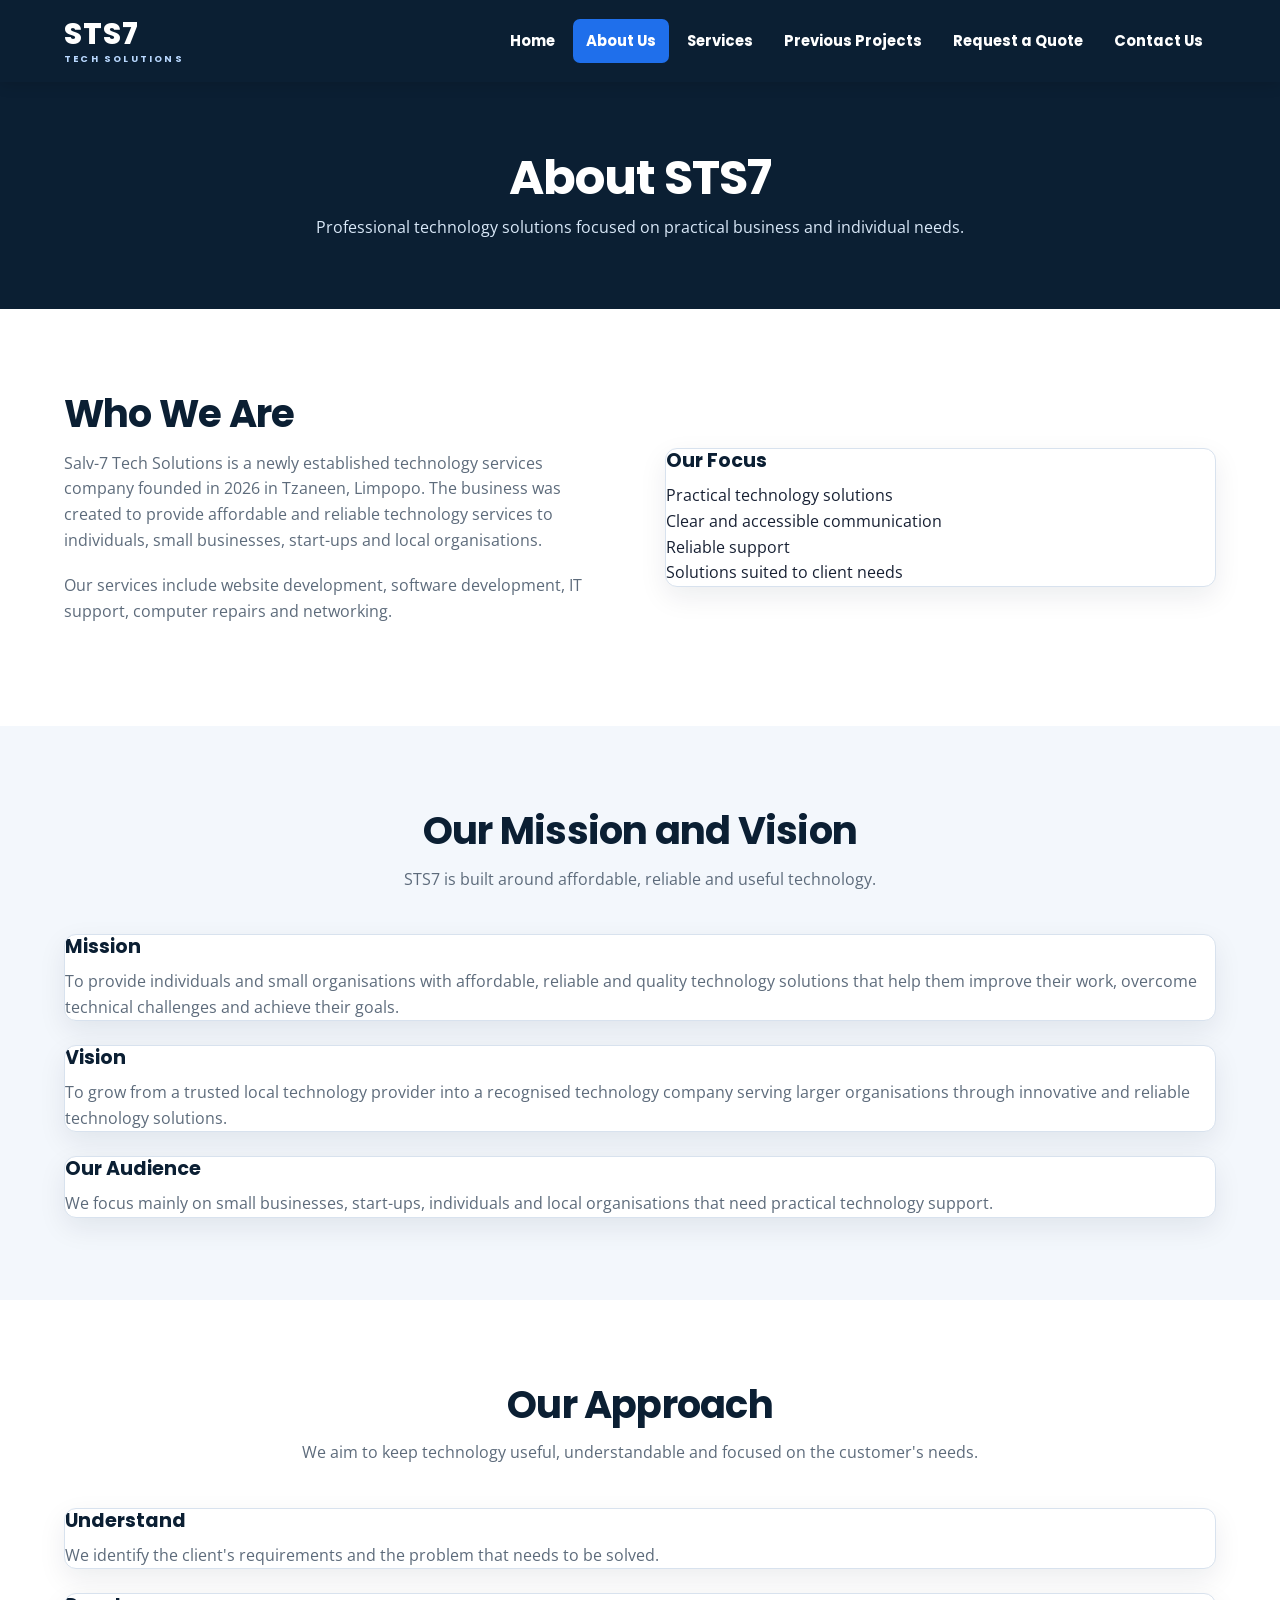
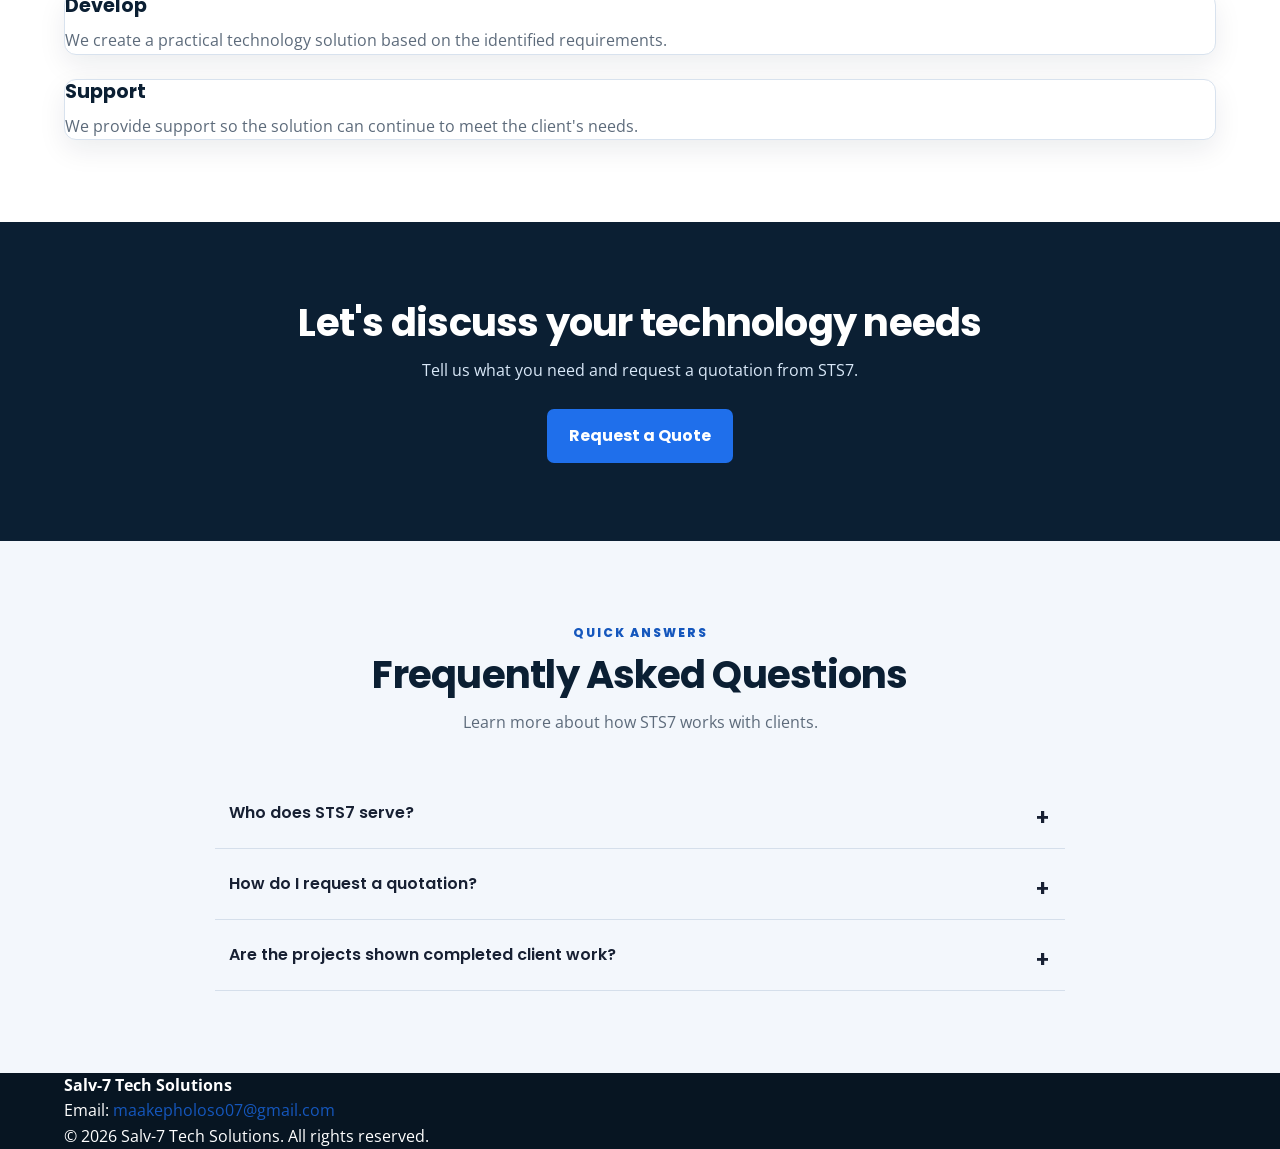
==== commit 6a6e9acb: "updated about us page" ====
--- a/about.html
+++ b/about.html
@@ -1,12 +1,20 @@
 <!DOCTYPE html>
-<!-- About page for STS7*. -->
+<!-- About page for STS7. -->
 <html lang="en">
 <head>
     <meta charset="UTF-8">
     <meta name="viewport" content="width=device-width, initial-scale=1.0">
     <meta name="description" content="Learn about Salv-7 Tech Solutions, a fictional technology company based in Tzaneen, Limpopo.">
     <title>About Us | Salv-7 Tech Solutions</title>
+    <link rel="preconnect" href="https://fonts.googleapis.com">
+    <link rel="preconnect" href="https://fonts.gstatic.com" crossorigin>
+    <link href="https://fonts.googleapis.com/css2?family=Open+Sans:wght@400;500;600;700&family=Poppins:wght@400;500;600;700;800&display=swap" rel="stylesheet">
     <link rel="stylesheet" href="css/style.css">
+    <meta property="og:site_name" content="Salv-7 Tech Solutions">
+    <meta property="og:title" content="About Us | Salv-7 Tech Solutions">
+    <meta property="og:description" content="Affordable and reliable technology solutions in Tzaneen, Limpopo.">
+    <meta property="og:type" content="website">
+    <script src="js/script.js" defer></script>
 </head>
 <body>
     <header class="site-header">
@@ -41,7 +49,7 @@
                 <div class="feature">
                     <div class="feature-content">
                         <h2>Who We Are</h2>
-                        <p>Salv-7 Tech Solutions is a fictional IT company established in 2026 in Tzaneen, Limpopo. The business was created to provide affordable and reliable technology services to individuals, small businesses, start-ups and local organisations.</p>
+                        <p>Salv-7 Tech Solutions is a newly established technology services company founded in 2026 in Tzaneen, Limpopo. The business was created to provide affordable and reliable technology services to individuals, small businesses, start-ups and local organisations.</p>
                         <p>Our services include website development, software development, IT support, computer repairs and networking.</p>
                     </div>
 
@@ -113,12 +121,22 @@
                 <a class="btn btn-primary" href="enquiry.html">Request a Quote</a>
             </div>
         </section>
+        <section class="section section-light">
+            <div class="container">
+                <div class="section-heading"><p class="eyebrow dark">QUICK ANSWERS</p><h2>Frequently Asked Questions</h2><p>Learn more about how STS7 works with clients.</p></div>
+                <div class="faq-list" data-accordion>
+                    <article class="faq-item"><h3><button type="button" aria-expanded="false" aria-controls="faq-one">Who does STS7 serve?</button></h3><div id="faq-one" hidden><p>STS7 focuses on individuals, small businesses, start-ups and local organisations that need practical technology services.</p></div></article>
+                    <article class="faq-item"><h3><button type="button" aria-expanded="false" aria-controls="faq-two">How do I request a quotation?</button></h3><div id="faq-two" hidden><p>Visit the Request a Quote page, select the service you need and describe your requirements. STS7 can assess the information before providing a quotation.</p></div></article>
+                    <article class="faq-item"><h3><button type="button" aria-expanded="false" aria-controls="faq-three">Are the projects shown completed client work?</button></h3><div id="faq-three" hidden><p>No. The portfolio items are clearly presented as sample project concepts because STS7 is a newly established business.</p></div></article>
+                </div>
+            </div>
+        </section>
     </main>
 
     <footer class="site-footer">
         <div class="container">
             <p><strong>Salv-7 Tech Solutions</strong></p>
-            <p>Email: <a href="mailto:info@salv7techsolutions.co.za">info@salv7techsolutions.co.za</a></p>
+            <p>Email: <a href="mailto:maakepholoso07@gmail.com">maakepholoso07@gmail.com</a></p>
             <p>&copy; 2026 Salv-7 Tech Solutions. All rights reserved.</p>
         </div>
     </footer>
--- a/css/style.css
+++ b/css/style.css
@@ -802,3 +802,42 @@
     margin-top: 30px;
     text-align: center;
 }
+
+/* Part 3 enhancements: controls, accessible interactions and dynamic content. */
+.project-tools { display:grid; grid-template-columns:repeat(3,minmax(0,1fr)); gap:18px; margin:0 0 28px; padding:22px; background:#f3f7fb; border-radius:12px; }
+.project-tools .form-group { margin:0; }
+.project-tools input,.project-tools select { width:100%; min-height:44px; padding:10px 12px; border:1px solid #b9c8d8; border-radius:6px; font:inherit; }
+.nav-toggle { display:none; border:1px solid currentColor; background:transparent; color:inherit; border-radius:6px; padding:8px 12px; font:inherit; cursor:pointer; }
+.faq-list { max-width:850px; margin:0 auto; }
+.faq-item { border-bottom:1px solid #d5dfeb; padding:8px 0; }
+.faq-item h3 { margin:0; }
+.faq-item button { width:100%; text-align:left; padding:15px 42px 15px 14px; border:0; background:transparent; color:inherit; font:600 1rem/1.5 'Poppins',sans-serif; cursor:pointer; position:relative; }
+.faq-item button::after { content:'+'; position:absolute; right:15px; font-size:1.4rem; }
+.faq-item button[aria-expanded="true"]::after { content:'−'; }
+.faq-item [id] { padding:0 14px 14px; }
+.sts7-map { height:360px; width:100%; border-radius:12px; border:1px solid #d5dfeb; z-index:0; }
+.lightbox-dialog { width:min(900px,92vw); max-width:92vw; border:0; border-radius:12px; padding:18px; background:#071a33; color:white; box-shadow:0 20px 60px #0008; }
+.lightbox-dialog::backdrop { background:#061326cc; }
+.lightbox-dialog img { display:block; max-width:100%; max-height:72vh; margin:28px auto 10px; object-fit:contain; }
+.lightbox-dialog p { text-align:center; margin:8px 0 0; }
+.lightbox-close { position:absolute; top:8px; right:12px; border:0; border-radius:50%; width:36px; height:36px; font-size:1.5rem; cursor:pointer; }
+.lightbox-trigger { cursor:zoom-in; }
+.form-status { color:#0b5b39; font-weight:600; }
+.reveal { opacity:0; transform:translateY(14px); transition:opacity .45s ease,transform .45s ease; }
+.reveal.is-visible { opacity:1; transform:none; }
+@media (max-width:800px) {
+ .project-tools { grid-template-columns:1fr; }
+ .nav-toggle { display:inline-block; margin-left:auto; }
+ .header-inner { flex-wrap:wrap; }
+ .main-nav { display:none; width:100%; }
+ .main-nav.nav-open { display:block; }
+ .main-nav ul { flex-direction:column; gap:8px; padding:14px 0; }
+}
+@media (prefers-reduced-motion:reduce) { .reveal { opacity:1; transform:none; transition:none; } html:focus-within { scroll-behavior:auto; } }
+
+/* Consistent typography follows the approved STS7 proposal: Poppins headings, Open Sans body copy. */
+body { font-family: 'Open Sans', Arial, Helvetica, sans-serif; }
+h1, h2, h3, h4, .logo, .main-nav a, .btn, .eyebrow { font-family: 'Poppins', Arial, sans-serif; }
+h1, h2, h3, h4 { line-height: 1.25; }
+p, li, label, input, select, textarea { font-family: 'Open Sans', Arial, sans-serif; }
+:focus-visible { outline: 3px solid #f4b942; outline-offset: 3px; }
